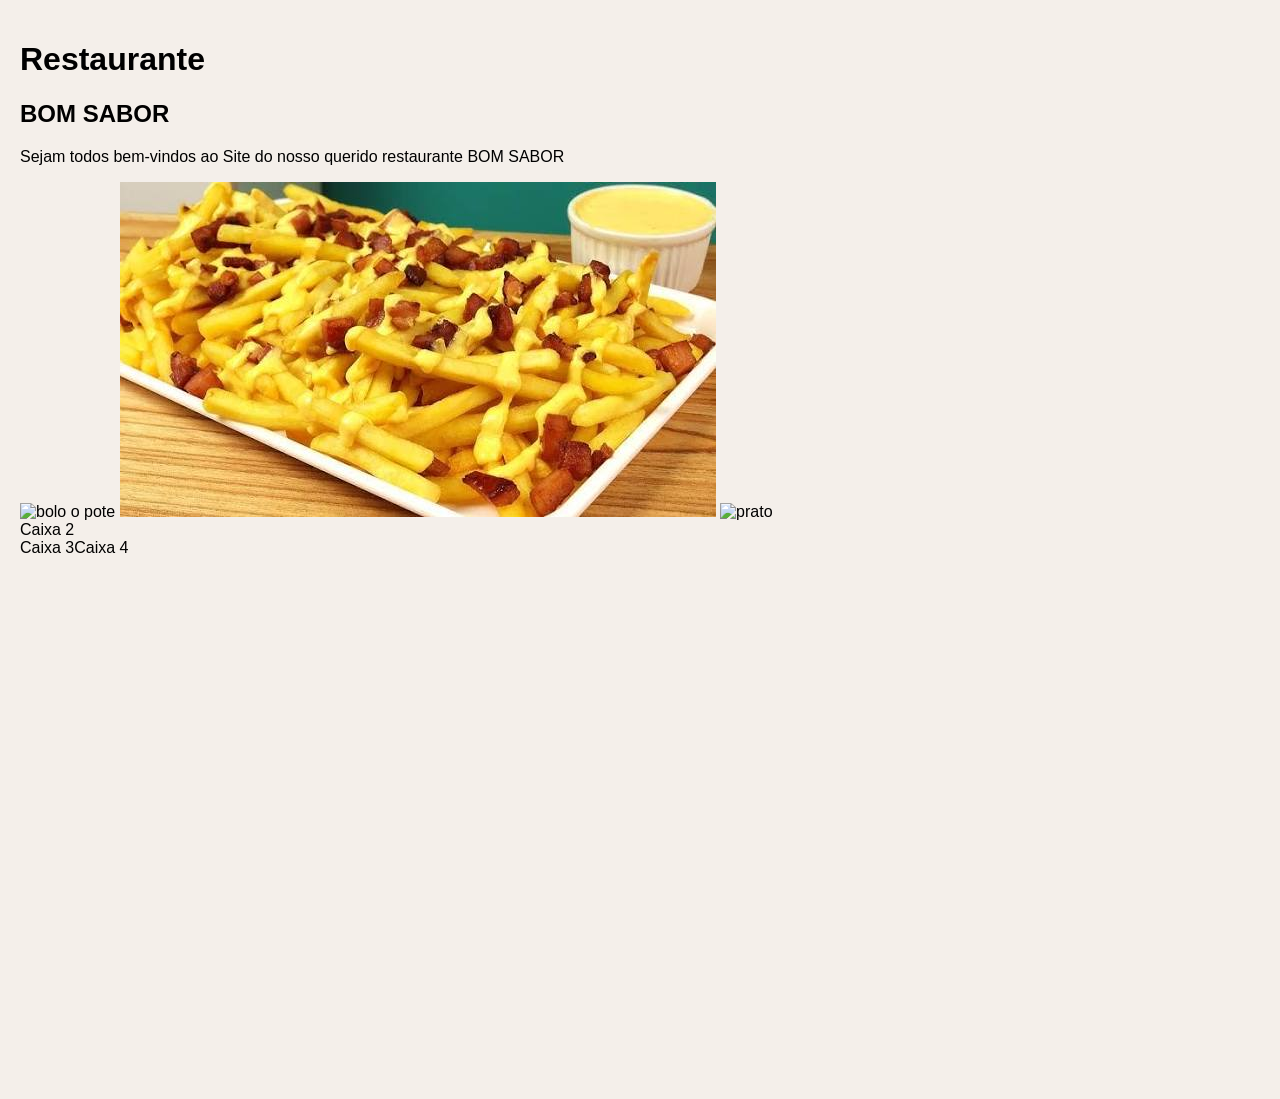
==== index.html @ 1061f23d "Novo site" ====
<!DOCTYPE html>
<html lang="en">
<head>
    <meta charset="UTF-8">
    <meta name="viewport" content="width=device-width, initial-scale=1.0">
    <title>Document</title>
    <link rel="stylesheet" href="style.css">
    <link rel="preconnect" href="https://fonts.googleapis.com">
<link rel="preconnect" href="https://fonts.gstatic.com" crossorigin>
<link href="https://fonts.googleapis.com/css2?family=Black+Ops+One&family=Noto+Sans+JP:wght@100..900&display=swap" rel="stylesheet">
</head>
<body>
    <h1 class="black-ops-one-regular">Restaurante</h1>
    <h2 class="black-ops-one-regular">BOM SABOR</h2>
    <p>Sejam todos bem-vindos ao Site do nosso querido restaurante BOM SABOR</p>
    <img src="https://www.google.com/imgres?q=bolo%20no%20pote&imgurl=https%3A%2F%2Fblogger.googleusercontent.com%2Fimg%2Fb%2FR29vZ2xl%2FAVvXsEiqS4EbhiRWPpik9K0oT7EvL1Z0qlbRMAzk2Rq9ydGTsM1ze_kgBXk3Go7sqb5O2g0AEsjx8o4VDSkhFN7jkn42khiNErDSlsnt-IC-LmHhqplB8hTWYXD3rOmf4fT1Qs6_5K4LnCg69pVtUgIL0YLdfFowLQcCDrZx9nVlNl9Iws2khcKY1BF5Zv_P%2Fs1500%2Fbolo-de-pote-0.jpg&imgrefurl=https%3A%2F%2Fwww.amandocozinhar.com%2F2017%2F01%2F7-novas-receitas-de-bolo-no-pote-para.html&docid=oSu4JzQotvya2M&tbnid=mqfH4y9XpMfX1M&vet=12ahUKEwiW9Orxg66WAxXhBLkGHdaMGVgQnPAOegUIugIQAA..i&w=1500&h=998&hcb=2&ved=2ahUKEwiW9Orxg66WAxXhBLkGHdaMGVgQnPAOegUIugIQAA" alt="bolo o pote">
    <img src="images.jpg" alt="prato de fritas">
    <img src="https://www.google.com/imgres?q=prato%20feito&imgurl=https%3A%2F%2Firp.cdn-website.com%2F33406c6e%2Fdms3rep%2Fmulti%2Fopt%2Fprato%2Bfeito-640w.jpg&imgrefurl=https%3A%2F%2Fblog.praticabr.com%2Fprato-feito-a-refeicao-completa-para-o-seu-dia&docid=1G68ivtTIp2wKM&tbnid=YPJPVAt4i2yusM&vet=12ahUKEwjWoraWhK6WAxWMKLkGHdJABdMQnPAOegUIoQIQAA..i&w=640&h=432&hcb=2&ved=2ahUKEwjWoraWhK6WAxWMKLkGHdJABdMQnPAOegUIoQIQAA" alt="prato">
    <div>Caixa 2</div>
    <span>Caixa 3</span><span>Caixa 4</span>
    <br><br><br><br><br><br><br><br><br><br><br><br><br><br><br><br><br><br><br><br><br><br><br><br><br><br><br><br><br><br>
</body>
</html>
---- style.css ----
.cabecalho {
    background-color: #FCFAF5; /* Fundo creme do menu */
    display: flex; /* Coloca logo de um lado e menu do outro */
    justify-content: space-between; /* Espalha as coisas para as pontas */
    align-items: center; /* Alinha tudo no centro verticalmente */
    padding: 15px 40px; 
    box-shadow: 0 2px 5px rgba(0,0,0,0.05); /* Sombrinha leve embaixo do menu */
    margin-bottom: 40px; /* Espaço entre o menu e as fotos dos pratos */
    margin-top: -20px; /* Puxa o menu para colar no topo, compensando o padding do body */
    margin-left: -20px;
    margin-right: -20px;
}

/* Arrumando o tamanho da Logo */
.cabecalho img {
    width: 100px; /* Diminui a imagem da logo. Você pode aumentar ou diminuir esse número! */
    height: auto;
}

/* Arrumando os Links */
.menu a {
    text-decoration: none; /* Tira o sublinhado roxo padrão */
    color: #3E2723; /* Cor dos links */
    margin-left: 25px; /* Espaçamento entre os links */
    font-weight: bold;
}

/* Efeito ao passar o mouse */
.menu a:hover {
    color: #C05333;
}

/* Botão de Delivery com destaque */
.btn-delivery {
    background-color: #C05333; 
    color: white !important; 
    padding: 8px 15px;
    border-radius: 20px; 
}

/* Configuraçãêo básica para a página toda usar a fonte que voce importou */
body {
    font-family: "IBM Plex Sans", sans-serif;
    background-color: #F4EFEA; /* Bege suave pro fundo */
    margin: 0;
    padding: 20px;
}

/* 1. O SEGREDO PARA FICAR LADO A LADO */
.pratos {
    display: flex; /* Coloca os itens em linha reta */
    justify-content: center; /* Centraliza no meio da tela */
    gap: 30px; /* Espaço entre os pratos */
    flex-wrap: wrap; /* Se a tela for pequena, joga pra linha de baixo */
}

/* 2. O ESTILO DE CADA CARTÃO DE PRATO */
.prato {
    background-color: #FFFFFF; /* Fundo branco pro cartão */
    text-align: center; /* Centraliza o texto */
    padding: 15px;
    border-radius: 10px; /* Deixa as pontas arredondadas */
    box-shadow: 0 4px 8px rgba(0,0,0,0.1); /* Dá uma sombra bem leve */
    width: 250px; /* Largura padrão do cartão */
}

/* 3. PADRONIZANDO AS FOTOS */
.prato img {
    width: 100%; /* Faz a foto ocupar toda a largura do cartão */
    height: 200px; /* Altura padrão para todas as fotos */
    object-fit: cover; /* Corta a foto sem espremer ou deformar */
    border-radius: 8px; /* Arredonda as pontas da foto também */
}

/* 4. DESTAQUE NO PREÇO */
.prato p {
    color: #C05333; /* Cor terracota para o preço */
    font-weight: bold;
    font-size: 18px;
}
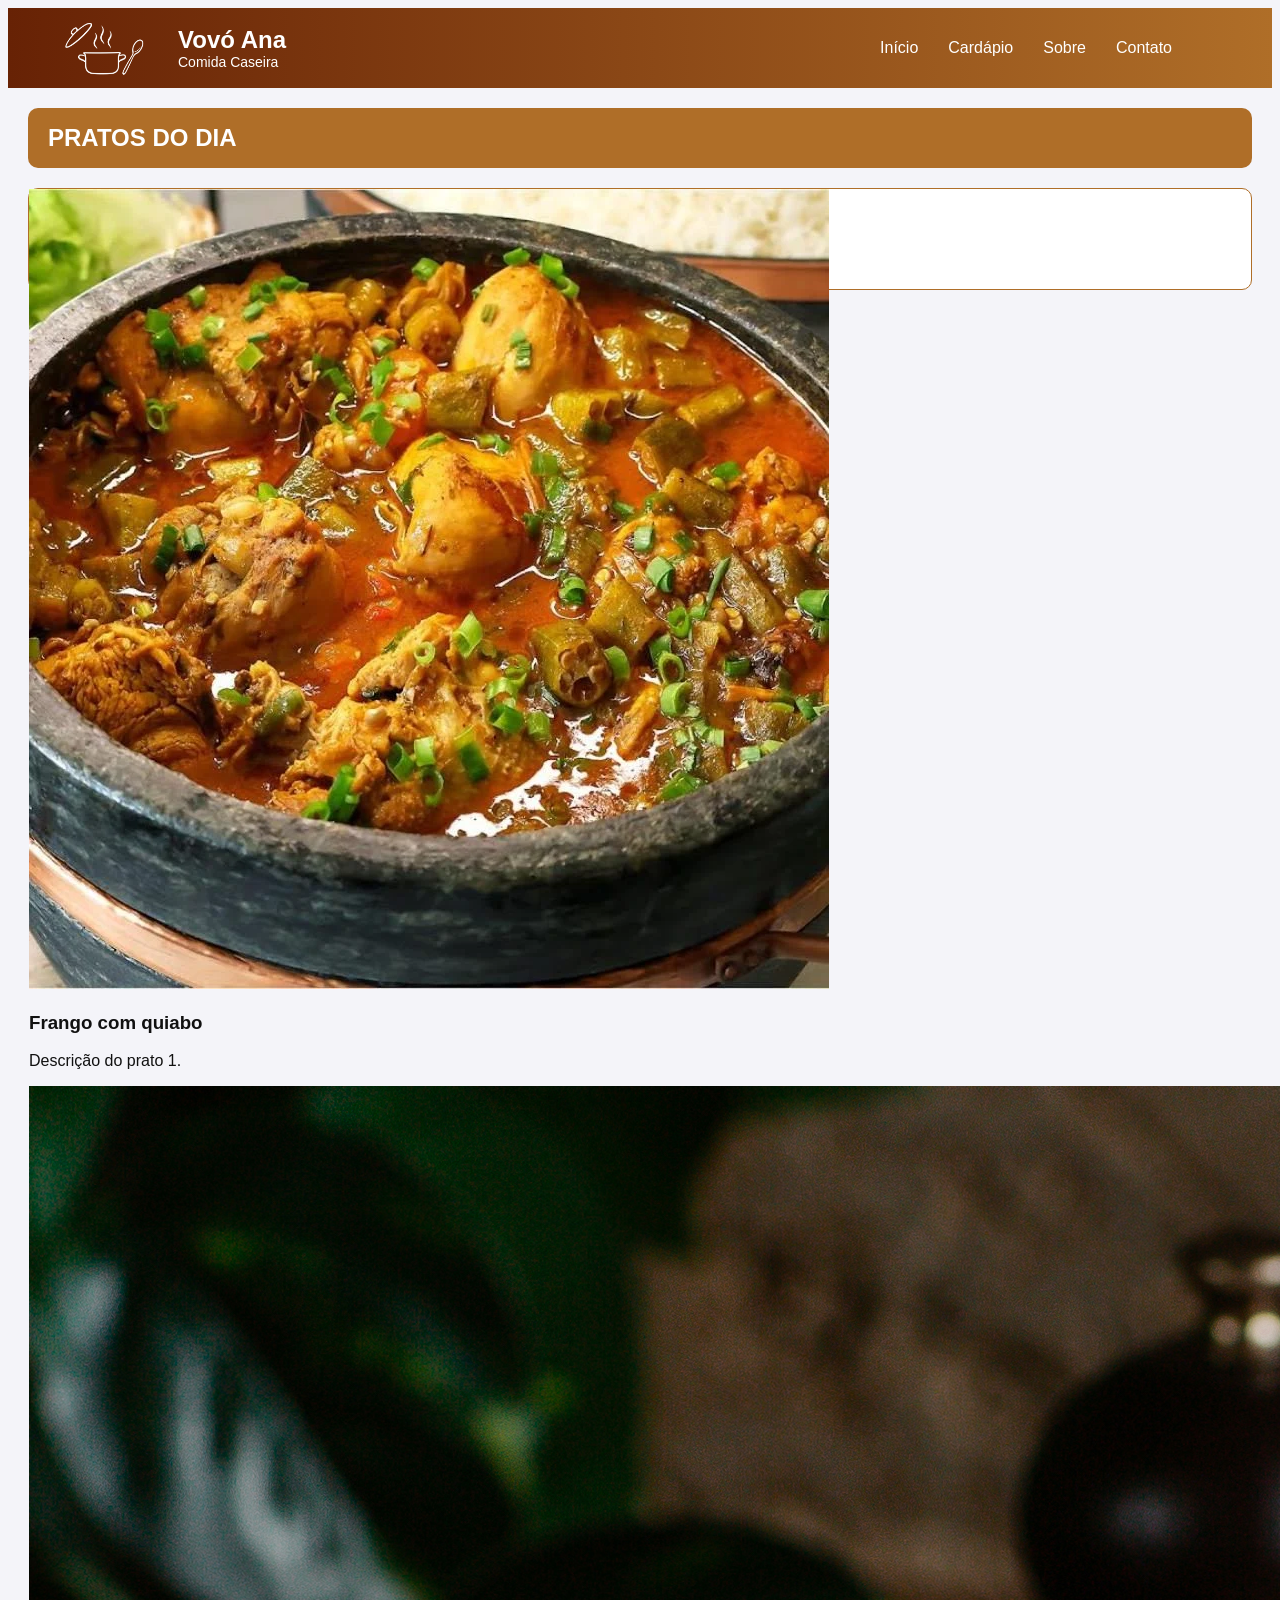
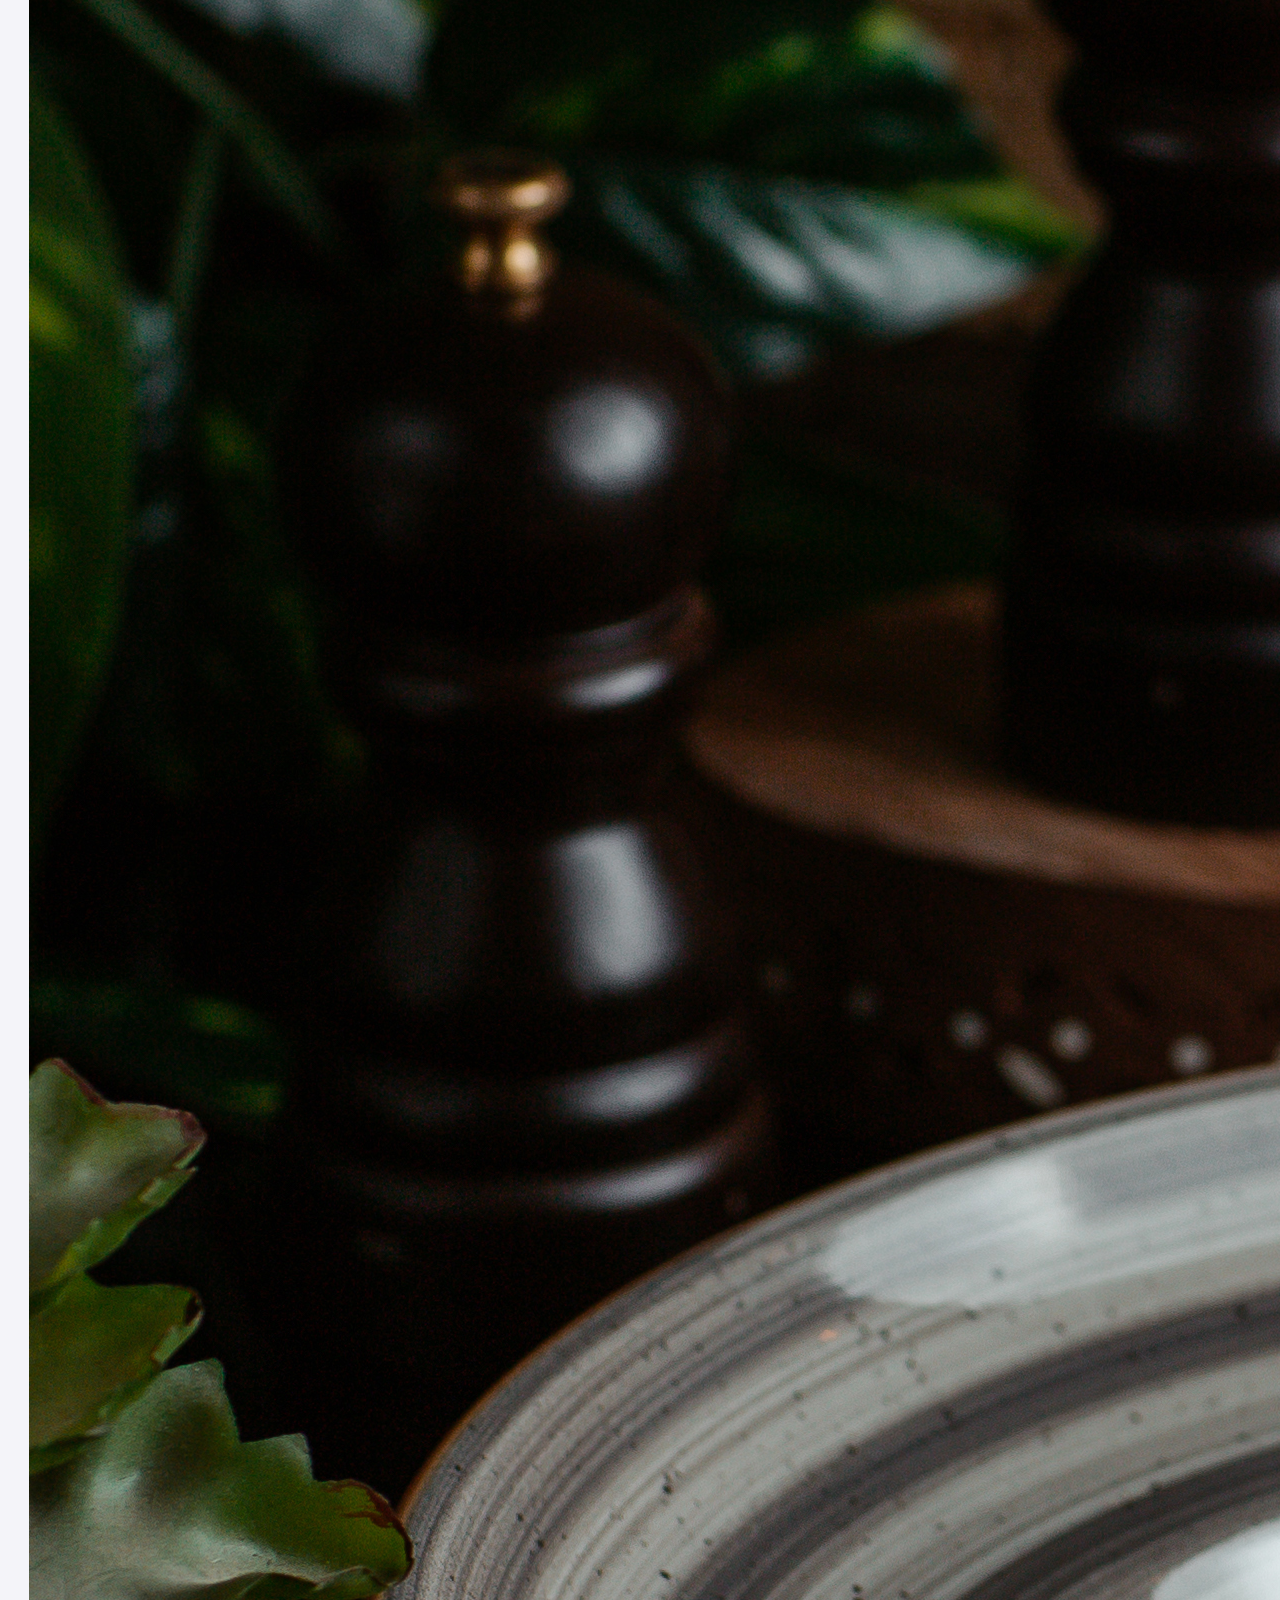
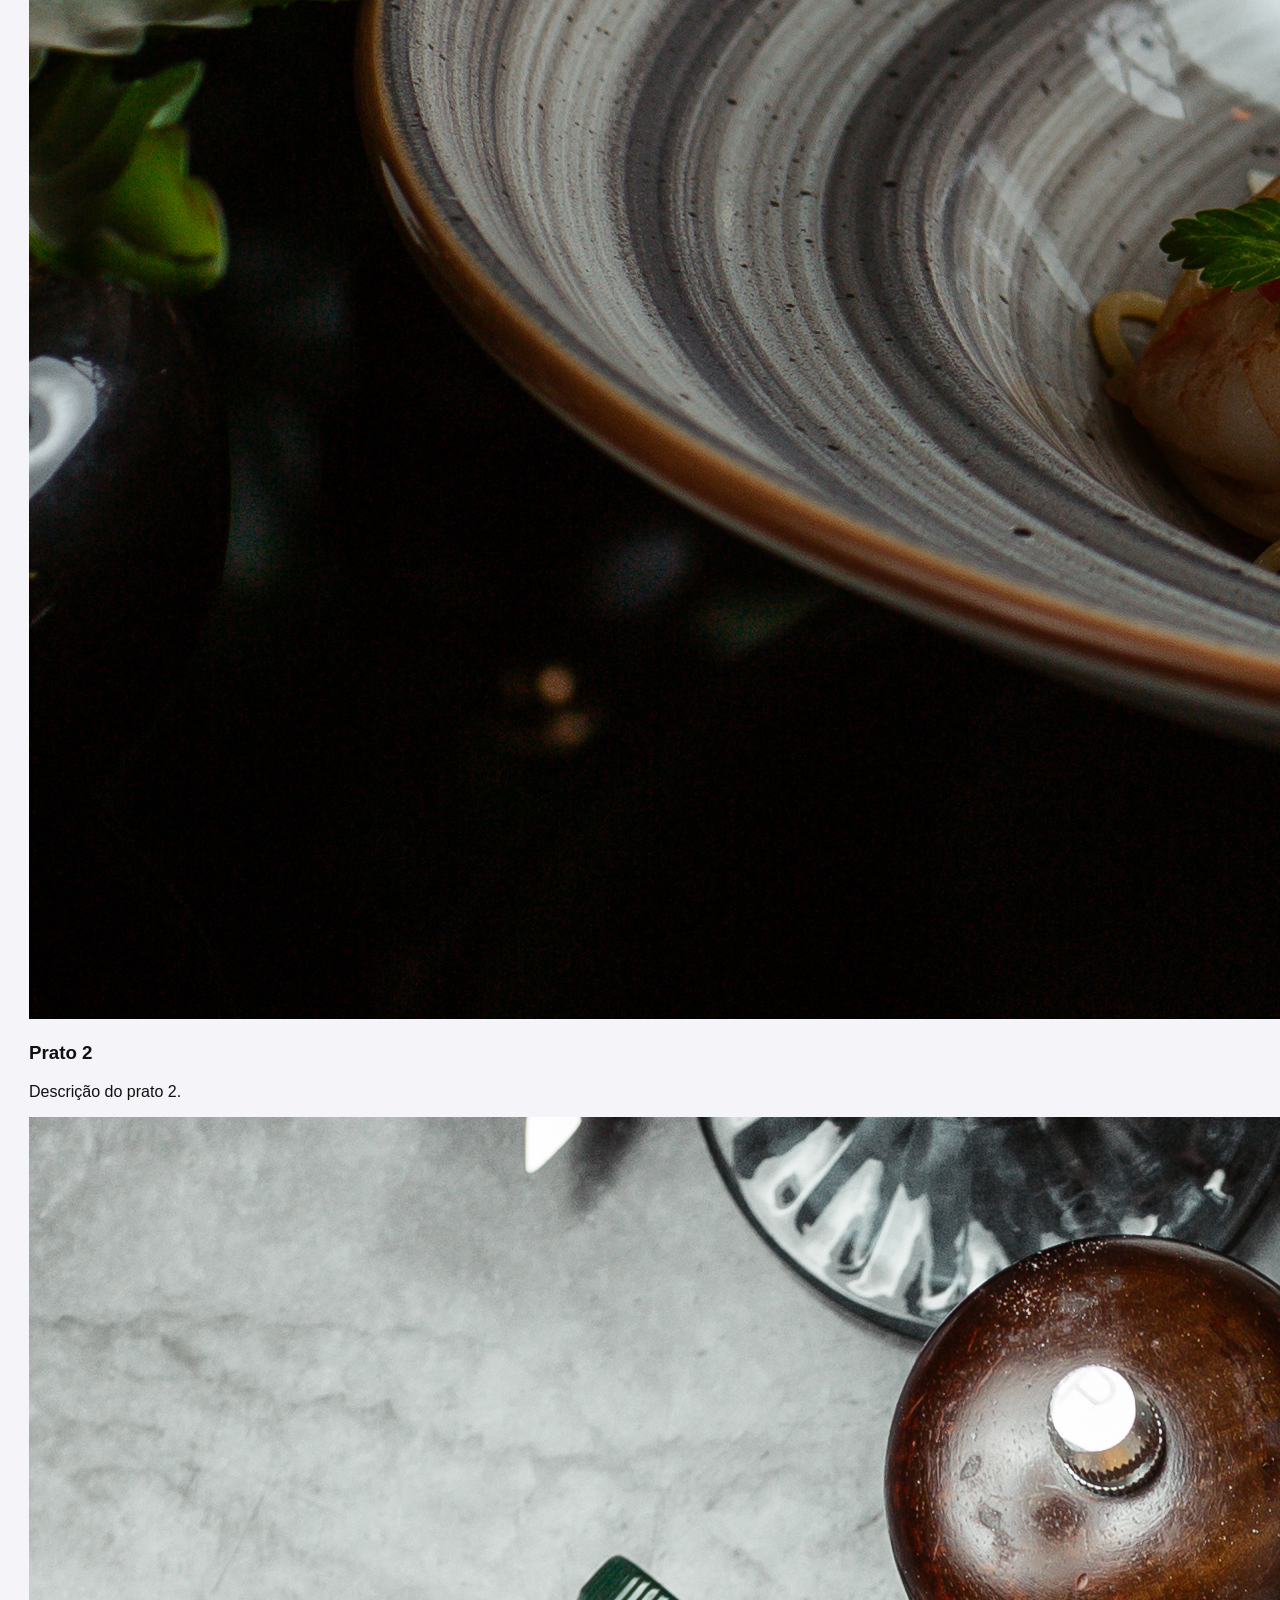
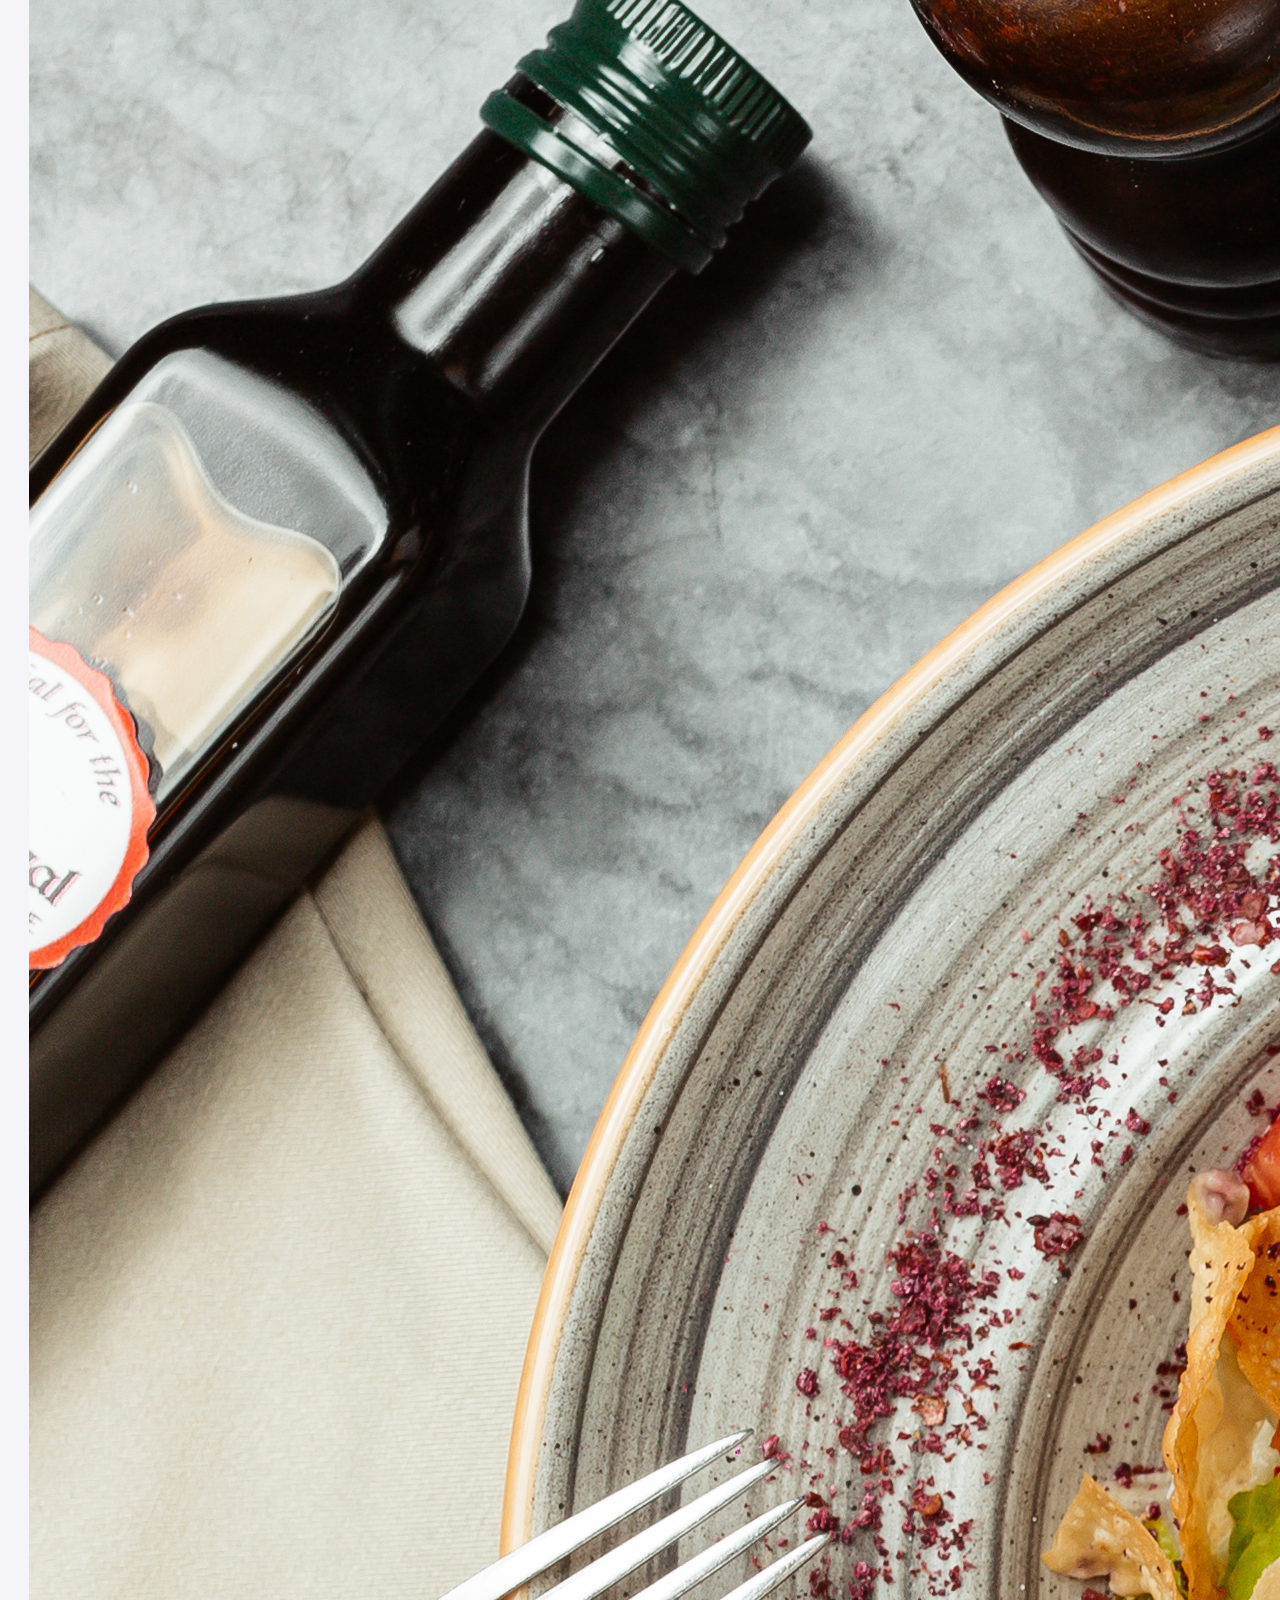
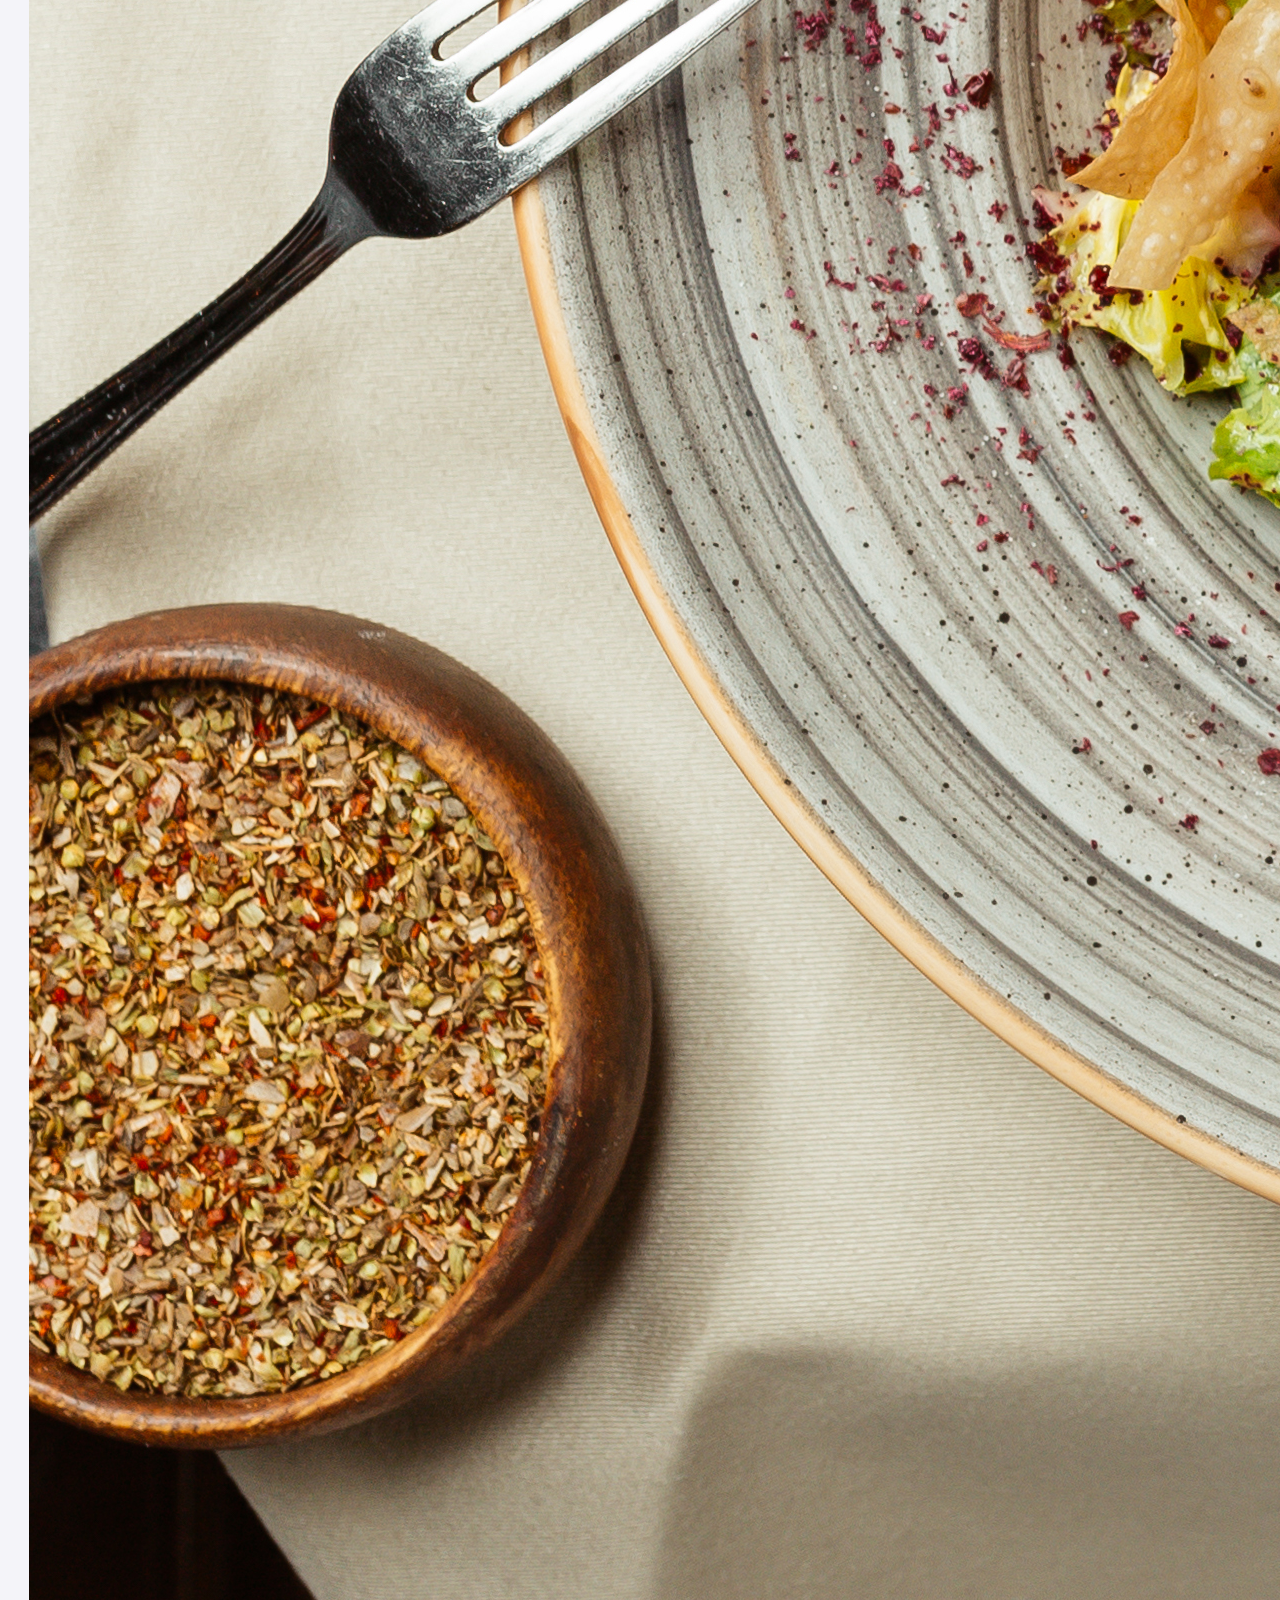
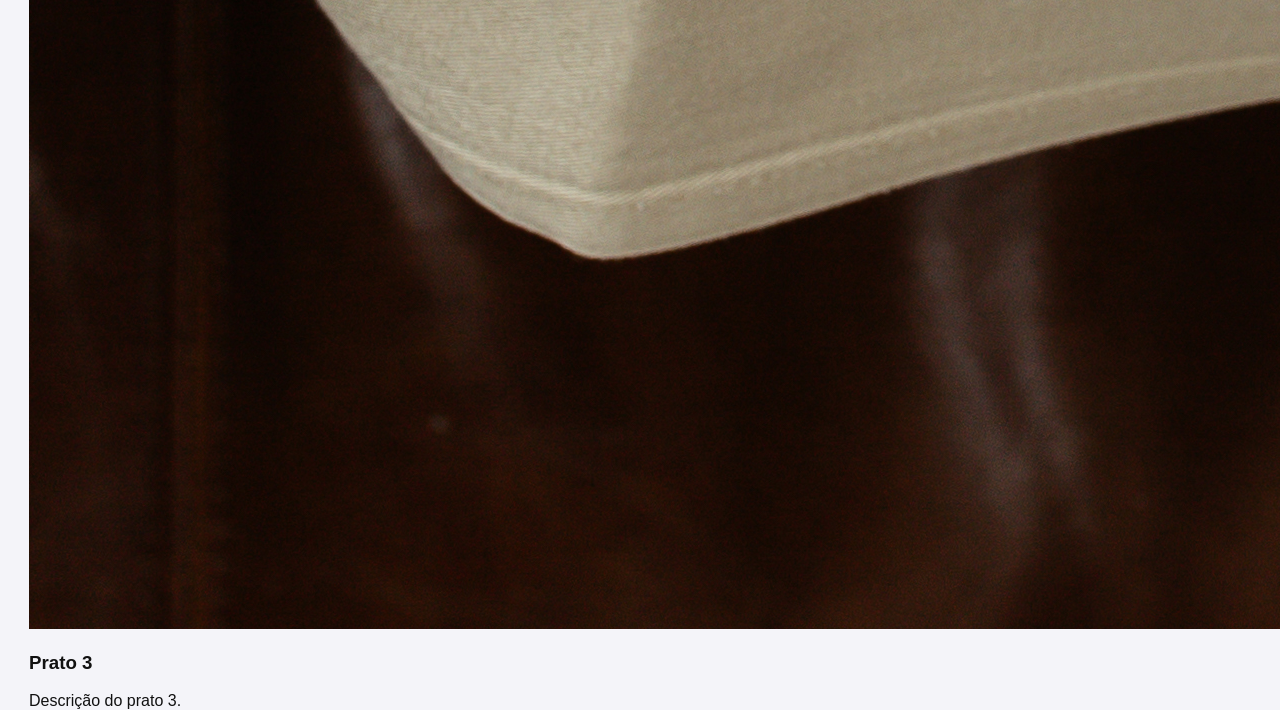
==== commit f59a3528: "nova versao" ====
--- a/index.html
+++ b/index.html
@@ -1,23 +1,62 @@
 <!DOCTYPE html>
 <html lang="en">
+
 <head>
     <meta charset="UTF-8">
     <meta name="viewport" content="width=device-width, initial-scale=1.0">
-    <title>Document</title>
-    <link rel="stylesheet" href="style.css">
-    <link rel="preconnect" href="https://fonts.googleapis.com">
-<link rel="preconnect" href="https://fonts.gstatic.com" crossorigin>
-<link href="https://fonts.googleapis.com/css2?family=Black+Ops+One&family=Noto+Sans+JP:wght@100..900&display=swap" rel="stylesheet">
+    <link rel="icon" type="image/png" href="./assets/img/logo_VovoAna_favicon.png">
+    <title>Vovó Ana - Restaurante</title>
+
+    <link rel="stylesheet" href="index.css">
 </head>
+
 <body>
-    <h1 class="black-ops-one-regular">Restaurante</h1>
-    <h2 class="black-ops-one-regular">BOM SABOR</h2>
-    <p>Sejam todos bem-vindos ao Site do nosso querido restaurante BOM SABOR</p>
-    <img src="https://www.google.com/imgres?q=bolo%20no%20pote&imgurl=https%3A%2F%2Fblogger.googleusercontent.com%2Fimg%2Fb%2FR29vZ2xl%2FAVvXsEiqS4EbhiRWPpik9K0oT7EvL1Z0qlbRMAzk2Rq9ydGTsM1ze_kgBXk3Go7sqb5O2g0AEsjx8o4VDSkhFN7jkn42khiNErDSlsnt-IC-LmHhqplB8hTWYXD3rOmf4fT1Qs6_5K4LnCg69pVtUgIL0YLdfFowLQcCDrZx9nVlNl9Iws2khcKY1BF5Zv_P%2Fs1500%2Fbolo-de-pote-0.jpg&imgrefurl=https%3A%2F%2Fwww.amandocozinhar.com%2F2017%2F01%2F7-novas-receitas-de-bolo-no-pote-para.html&docid=oSu4JzQotvya2M&tbnid=mqfH4y9XpMfX1M&vet=12ahUKEwiW9Orxg66WAxXhBLkGHdaMGVgQnPAOegUIugIQAA..i&w=1500&h=998&hcb=2&ved=2ahUKEwiW9Orxg66WAxXhBLkGHdaMGVgQnPAOegUIugIQAA" alt="bolo o pote">
-    <img src="images.jpg" alt="prato de fritas">
-    <img src="https://www.google.com/imgres?q=prato%20feito&imgurl=https%3A%2F%2Firp.cdn-website.com%2F33406c6e%2Fdms3rep%2Fmulti%2Fopt%2Fprato%2Bfeito-640w.jpg&imgrefurl=https%3A%2F%2Fblog.praticabr.com%2Fprato-feito-a-refeicao-completa-para-o-seu-dia&docid=1G68ivtTIp2wKM&tbnid=YPJPVAt4i2yusM&vet=12ahUKEwjWoraWhK6WAxWMKLkGHdJABdMQnPAOegUIoQIQAA..i&w=640&h=432&hcb=2&ved=2ahUKEwjWoraWhK6WAxWMKLkGHdJABdMQnPAOegUIoQIQAA" alt="prato">
-    <div>Caixa 2</div>
-    <span>Caixa 3</span><span>Caixa 4</span>
-    <br><br><br><br><br><br><br><br><br><br><br><br><br><br><br><br><br><br><br><br><br><br><br><br><br><br><br><br><br><br>
+    <!-- CABEÇALHO -->
+    <header>
+        <!-- LOGO -->
+        <div class="logo">
+            <img src="./assets/img/logo_VovoAna_site.png" alt="Logo do site Vovó Ana">
+
+            <div class="logo-text">
+                <h2>Vovó Ana</h2>
+                <p>Comida Caseira</p>
+            </div>
+        </div>
+        <!-- NAVEGAÇÃO -->
+        <nav>
+            <ul>
+                <li><a href="#home">Início</a></li>
+                <li><a href="#cardapio">Cardápio</a></li>
+                <li><a href="#sobre">Sobre</a></li>
+                <li><a href="#contato">Contato</a></li>
+            </ul>
+        </nav>
+    </header>
+
+    <!--PRINCIPAIS PRATOS-->
+    <div class="aba_pratos_do_dia">
+        <div class="titulo">
+            <h2>PRATOS DO DIA</h2>
+        </div>
+    </div>
+    <div class="pratos_do_dia">
+        <div class="card">
+            <img src="./assets/img/frango-com-quiabo.png" alt="Prato 1">
+            <h3>Frango com quiabo</h3>
+            <p>Descrição do prato 1.</p>
+        </div>
+        <div class="card">
+            <img src="prato2.jpg" alt="Prato 2">
+            <h3>Prato 2</h3>
+            <p>Descrição do prato 2.</p>
+        </div>
+        <div class="card">
+            <img src="prato3.jpg" alt="Prato 3">
+            <h3>Prato 3</h3>
+            <p>Descrição do prato 3.</p>
+        </div>
+    </div>
+    
 </body>
-</html>
+
+</html>
--- a/index.css
+++ b/index.css
@@ -0,0 +1,110 @@
+body {
+    font-family: Arial, sans-serif;
+    background-color: #f4f4f9;
+    color: #111111;
+}
+
+
+/* ==== CABEÇALHO ==== */
+header {
+    background: linear-gradient(to right, #672205, #AF6E28);
+    height: 80px;
+    width: 100%;
+    align-items: center;
+    display: flex;
+    justify-content: space-between;
+}
+
+
+/* ==== LOGO ==== */
+.logo {
+    height: 80px;
+    width: 300px;
+    /* Deixa os itens lado a lado */
+    display: flex;
+    /* Centraliza o texto verticalmente com a imagem */
+    align-items: center;
+    /* Cria um espaço de 15 pixels entre a imagem e o texto */
+    gap: 10px;
+}
+.logo img {
+    height: 70px;
+    width: 90px;
+    margin-left: 50px;
+    margin-right: 20px;
+}
+.logo .logo-text {
+    justify-content: center;
+    color: #ffffff;
+    white-space: nowrap;
+    align-items: center;
+
+}
+.logo h2 {
+    font-size: 24px;
+    margin: 0;
+}
+.logo p {
+    font-size: 14px;
+    margin: 0;
+}
+
+/* ==== NAVEGAÇÃO ==== */
+nav {
+    margin-right: 100px;
+}
+
+nav ul {
+    display: flex;
+    list-style: none;
+    gap: 30px;
+}
+
+nav a {
+    color: #ffffff;
+    /* Remove as bolinhas */
+    list-style: none;
+    /* Distância entre os links */
+    gap: 20px;
+    /* Remove o sublinhado azul padrão */
+    text-decoration: none;
+    display: flex;
+}
+
+
+/* APRESENTAÇÃO */
+
+
+
+
+/* PRATOS PRINCIPAIS */
+.aba_pratos_do_dia {
+    background-color: #AF6E28;
+    height: 60px;;
+    border-radius: 10px;
+    margin: 20px;
+
+    text-align: left;
+}
+
+.titulo h2 {
+    color: #ffffff;
+    font-size: 24px;
+    display: flex;
+    /* Alinha na horizontal */
+    justify-content: left;
+    margin-left: 20px;
+    align-items: center;
+    /* Alinha na vertical */
+    height: 60px;
+    width: 250px;
+}
+
+.pratos_do_dia {
+    background-color: #ffffff;
+    border-radius: 10px;
+    border: 1px solid #AF6E28;
+    margin: 20px;
+    height: 100px;
+}
+
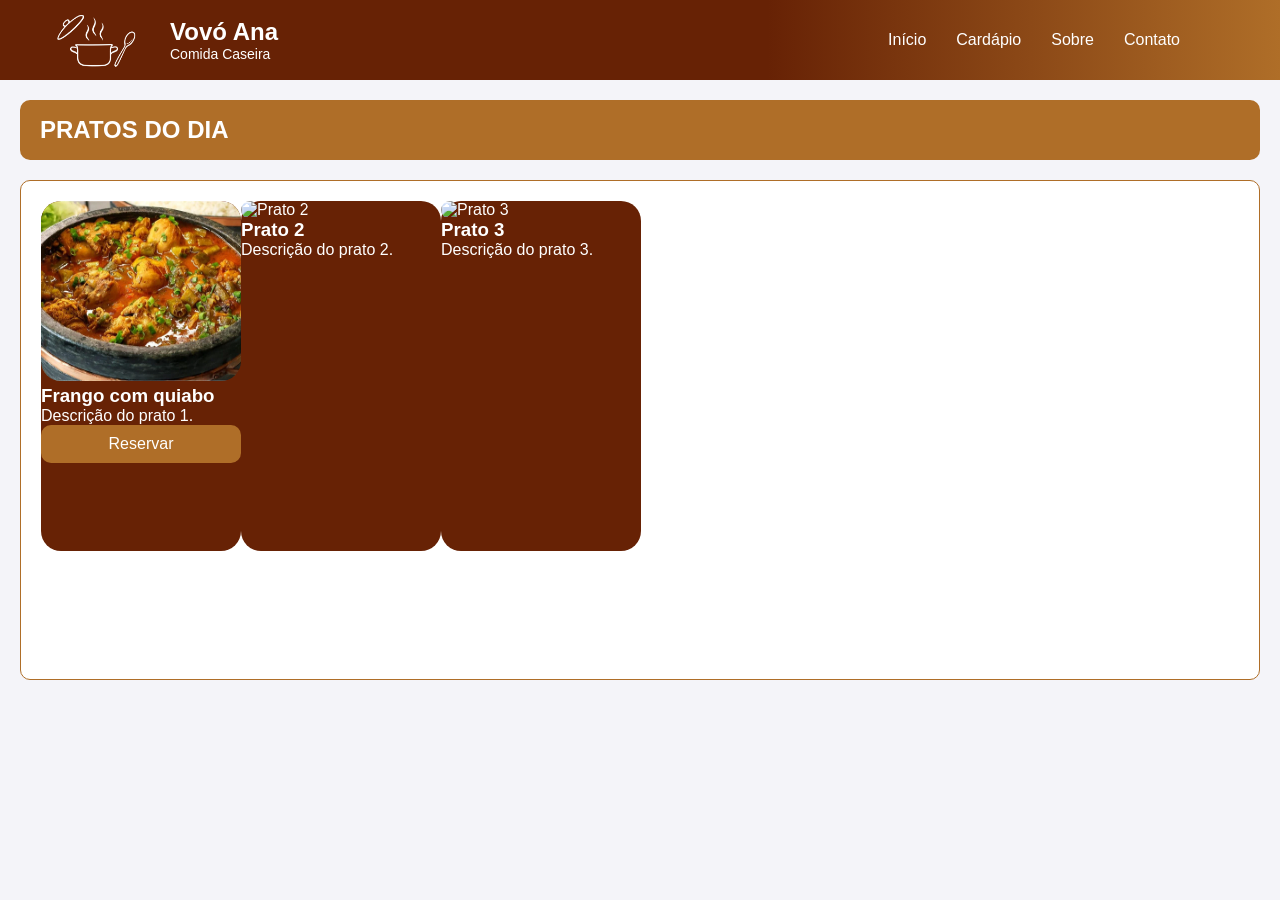
==== commit 47a8356f: "versao feita em sala" ====
--- a/index.html
+++ b/index.html
@@ -44,14 +44,15 @@
             <img src="./assets/img/frango-com-quiabo.png" alt="Prato 1">
             <h3>Frango com quiabo</h3>
             <p>Descrição do prato 1.</p>
+            <div class="botao">Reservar</div>
         </div>
         <div class="card">
-            <img src="prato2.jpg" alt="Prato 2">
+            <img src="" alt="Prato 2">
             <h3>Prato 2</h3>
             <p>Descrição do prato 2.</p>
         </div>
         <div class="card">
-            <img src="prato3.jpg" alt="Prato 3">
+            <img src="" alt="Prato 3">
             <h3>Prato 3</h3>
             <p>Descrição do prato 3.</p>
         </div>
--- a/index.css
+++ b/index.css
@@ -1,3 +1,9 @@
+*{
+    margin: 0;
+    padding: 0;
+    box-sizing: border-box;
+}
+
 body {
     font-family: Arial, sans-serif;
     background-color: #f4f4f9;
@@ -7,7 +13,7 @@
 
 /* ==== CABEÇALHO ==== */
 header {
-    background: linear-gradient(to right, #672205, #AF6E28);
+    background: linear-gradient(to right, #672205 60%, #AF6E28);
     height: 80px;
     width: 100%;
     align-items: center;
@@ -105,6 +111,32 @@
     border-radius: 10px;
     border: 1px solid #AF6E28;
     margin: 20px;
-    height: 100px;
+    height: 500px;
+    display: flex;
+    padding: 20px;
 }
 
+.pratos_do_dia .card{
+    height: 350px;
+    width: 200px;
+    background-color: #672205;
+    color: white;
+    border-radius: 20px;
+    justify-content: center;
+    align-items: center;
+}
+.pratos_do_dia img{
+    height: 180px;
+    width: 200px;
+    border-radius: 20px;
+}
+.pratos_do_dia .botao{
+    height: 38px;
+    padding: 10px 20px;
+    border-radius: 10px;
+    background-color: #AF6E28;
+    color: #ffffff;
+    text-align: center;
+    
+
+}
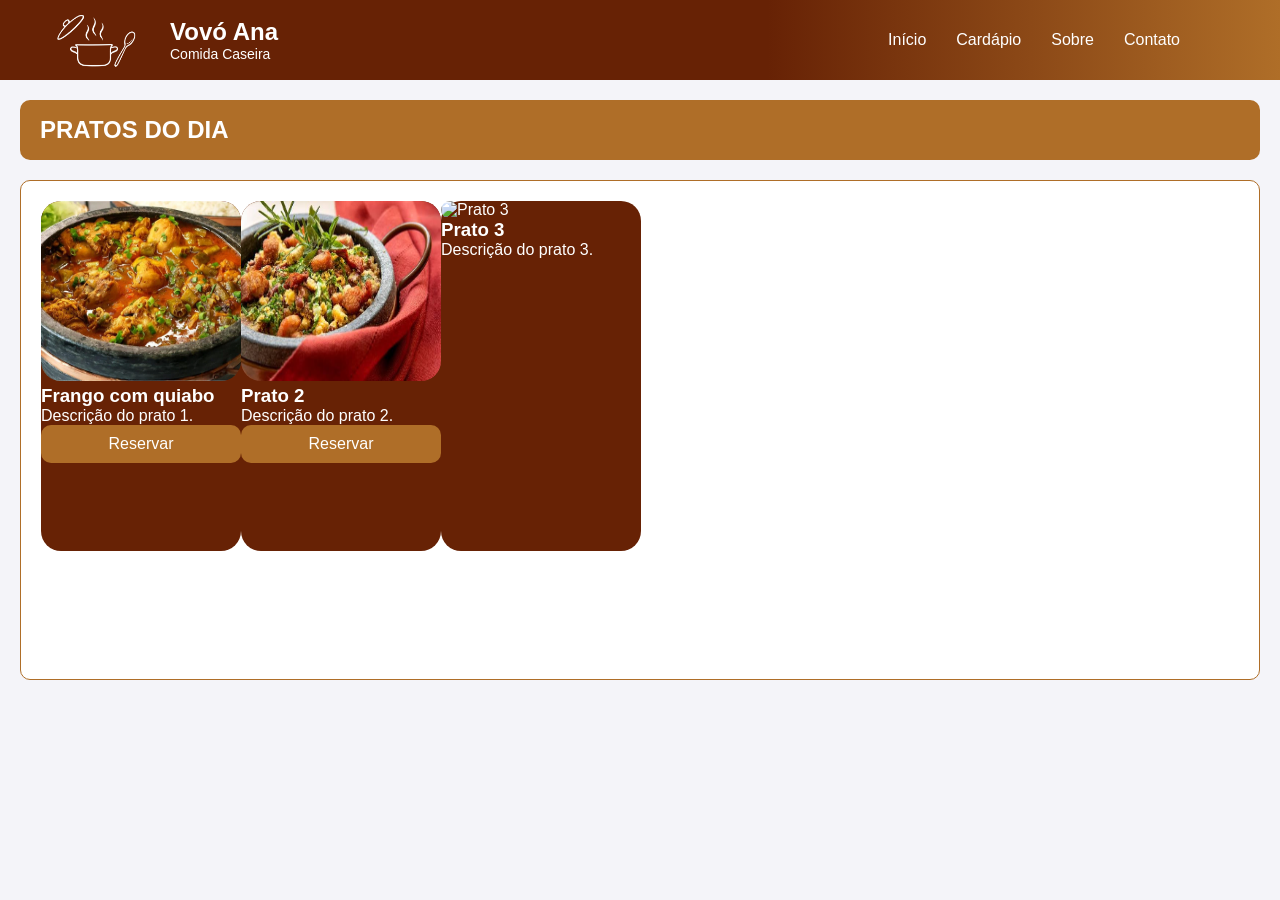
==== commit 7c5e3c63: "versao atualizada (inserção de imagens e cards)" ====
--- a/index.html
+++ b/index.html
@@ -47,9 +47,10 @@
             <div class="botao">Reservar</div>
         </div>
         <div class="card">
-            <img src="" alt="Prato 2">
+            <img src="./assets/img/tropeiro.png" alt="Prato 2">
             <h3>Prato 2</h3>
             <p>Descrição do prato 2.</p>
+            <div class="botao">Reservar</div>
         </div>
         <div class="card">
             <img src="" alt="Prato 3">
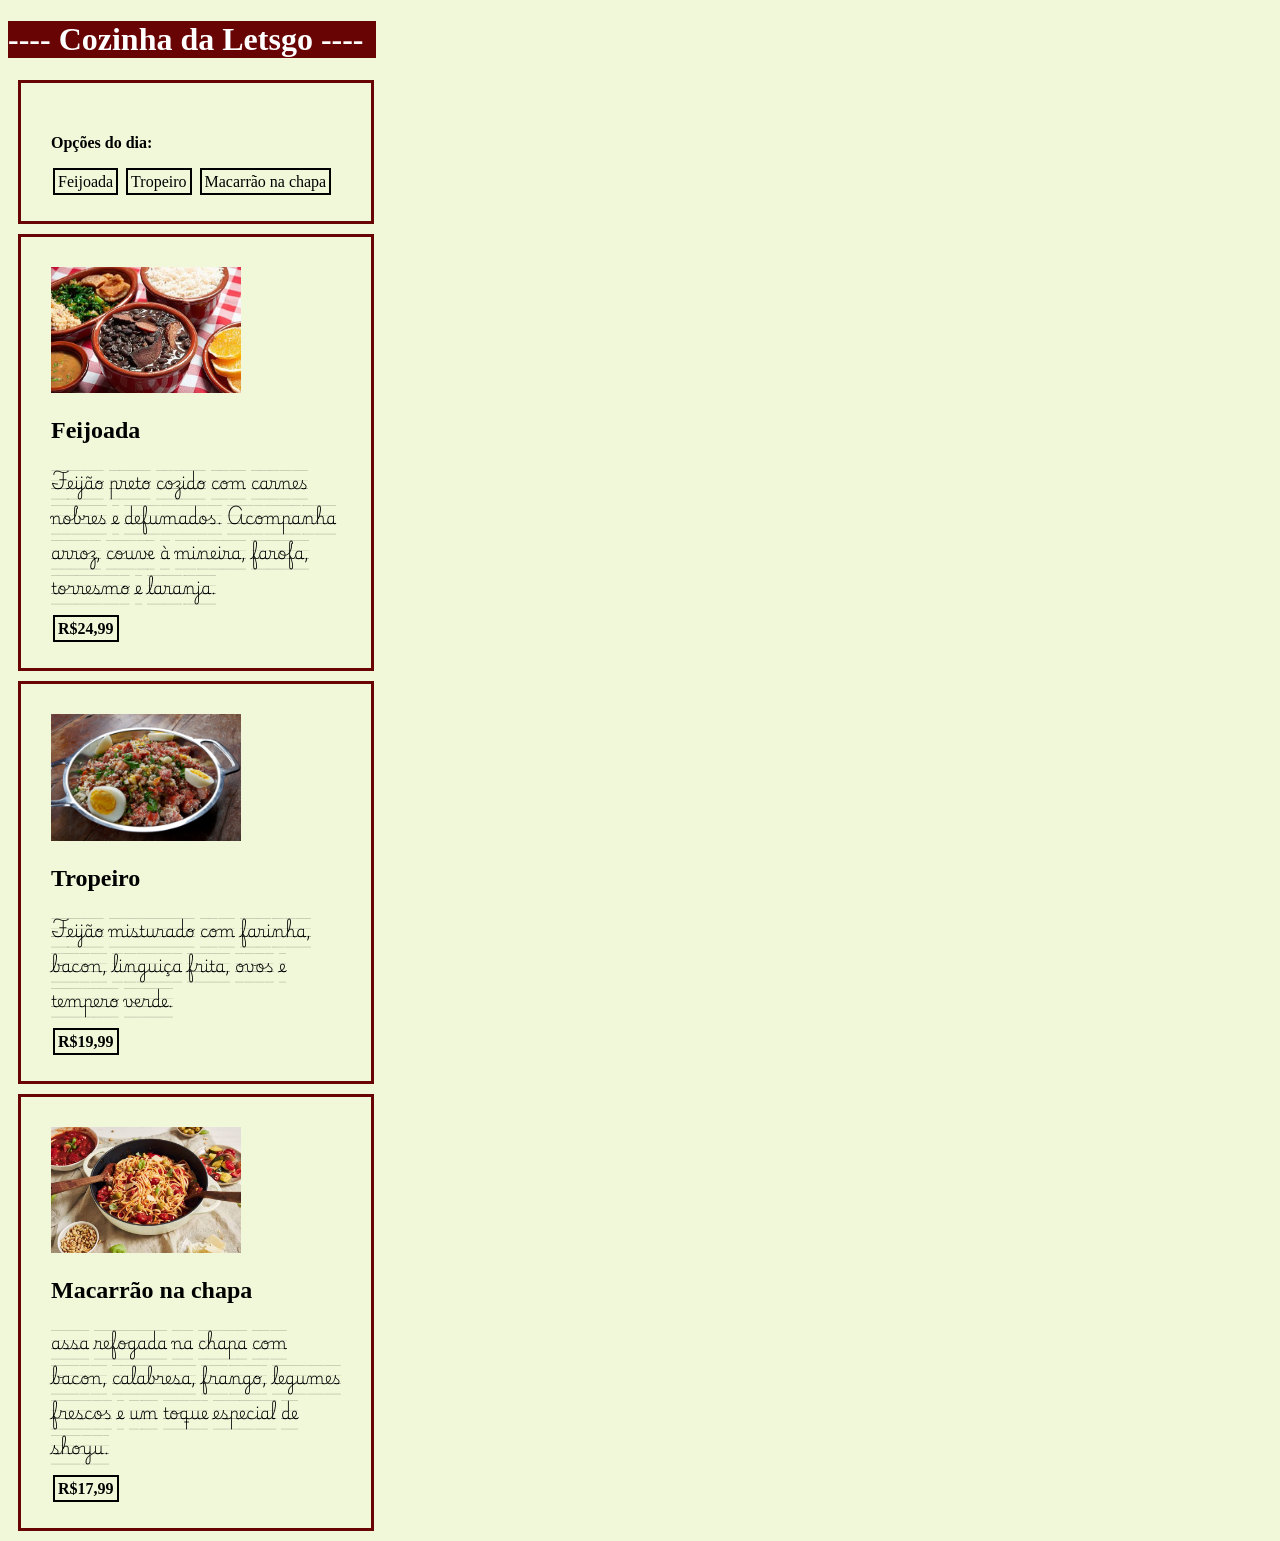
==== commit 7fda3cad: "Versao 1" ====
--- a/index.html
+++ b/index.html
@@ -1,64 +1,39 @@
 <!DOCTYPE html>
 <html lang="en">
-
 <head>
     <meta charset="UTF-8">
     <meta name="viewport" content="width=device-width, initial-scale=1.0">
-    <link rel="icon" type="image/png" href="./assets/img/logo_VovoAna_favicon.png">
-    <title>Vovó Ana - Restaurante</title>
-
-    <link rel="stylesheet" href="index.css">
+    <title>Cárdapio Cozinha Letsgo</title>
+    <link rel="stylesheet" href="style.css">
+    <link rel="preconnect" href="https://fonts.googleapis.com">
+<link rel="preconnect" href="https://fonts.gstatic.com" crossorigin>
+<link href="https://fonts.googleapis.com/css2?family=Playwrite+BR+Guides&display=swap" rel="stylesheet">
 </head>
-
 <body>
-    <!-- CABEÇALHO -->
-    <header>
-        <!-- LOGO -->
-        <div class="logo">
-            <img src="./assets/img/logo_VovoAna_site.png" alt="Logo do site Vovó Ana">
-
-            <div class="logo-text">
-                <h2>Vovó Ana</h2>
-                <p>Comida Caseira</p>
-            </div>
-        </div>
-        <!-- NAVEGAÇÃO -->
-        <nav>
-            <ul>
-                <li><a href="#home">Início</a></li>
-                <li><a href="#cardapio">Cardápio</a></li>
-                <li><a href="#sobre">Sobre</a></li>
-                <li><a href="#contato">Contato</a></li>
-            </ul>
-        </nav>
-    </header>
-
-    <!--PRINCIPAIS PRATOS-->
-    <div class="aba_pratos_do_dia">
-        <div class="titulo">
-            <h2>PRATOS DO DIA</h2>
-        </div>
+    <h1>---- Cozinha da Letsgo ----</h1>
+    <div>
+        <h4>Opções do dia:</h4>
+        <span>Feijoada</span>
+        <span>Tropeiro</span>
+        <span>Macarrão na chapa</span>
     </div>
-    <div class="pratos_do_dia">
-        <div class="card">
-            <img src="./assets/img/frango-com-quiabo.png" alt="Prato 1">
-            <h3>Frango com quiabo</h3>
-            <p>Descrição do prato 1.</p>
-            <div class="botao">Reservar</div>
-        </div>
-        <div class="card">
-            <img src="./assets/img/tropeiro.png" alt="Prato 2">
-            <h3>Prato 2</h3>
-            <p>Descrição do prato 2.</p>
-            <div class="botao">Reservar</div>
-        </div>
-        <div class="card">
-            <img src="" alt="Prato 3">
-            <h3>Prato 3</h3>
-            <p>Descrição do prato 3.</p>
-        </div>
+    <div>
+        <img src="feijoada.jpg" alt="imagem ilustração feijoada" width="190px">
+        <h2>Feijoada</h2>
+        <p>Feijão preto cozido com carnes nobres e defumados. Acompanha arroz, couve à mineira, farofa, torresmo e laranja.</p>
+        <span><b>R$24,99</b></span>
     </div>
-    
+    <div>
+        <img src="tropeiro.jpg" alt="imagem ilustração tropeiro" width="190px">
+        <h2>Tropeiro</h2>
+        <p>Feijão misturado com farinha, bacon, linguiça frita, ovos e tempero verde.</p>
+        <span><b>R$19,99</b></span>
+    </div>
+    <div>
+        <img src="macarrao.jpg" alt="imagem ilustração macarrao" width="190px">
+        <h2>Macarrão na chapa</h2>
+        <p>assa refogada na chapa com bacon, calabresa, frango, legumes frescos e um toque especial de shoyu.</p>
+        <span><b>R$17,99</b></span>
+    </div>
 </body>
-
 </html>
--- a/style.css
+++ b/style.css
@@ -0,0 +1,22 @@
+body{
+    background-color: rgb(241, 247, 217);
+}
+h1{
+    background-color: #680404;
+    color: white;
+    width: 368px;
+}
+div{
+    width: 290px;
+    padding: 30px;
+    margin: 10px;
+    border: 3px #680404 solid;
+}
+span{
+    margin: 2px;
+    padding: 3px;
+    border: 2px black solid;
+}
+p{
+    font-family: "Playwrite BR Guides", cursive;
+}
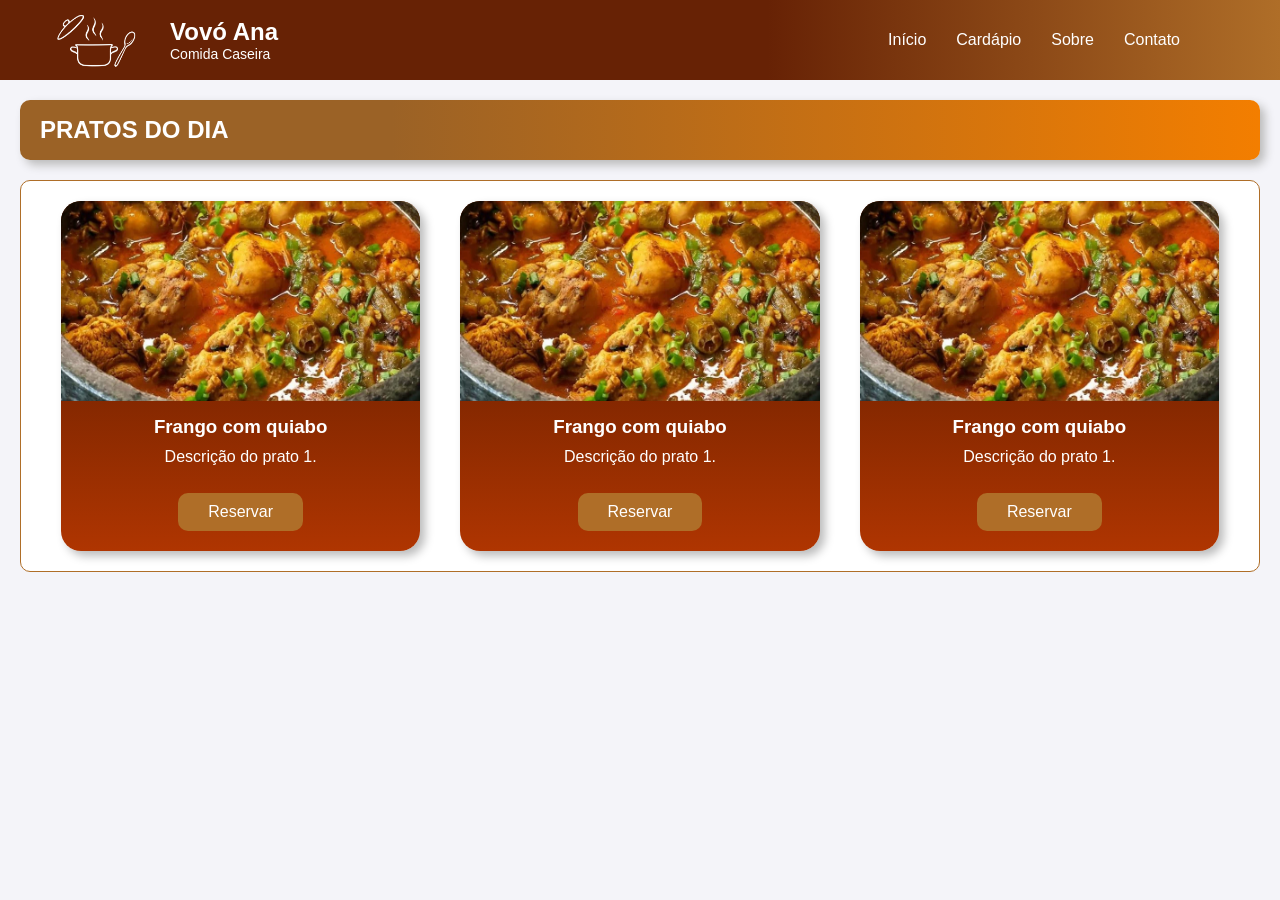
==== commit 93e239b9: "versao final (dentro do prazo da atividade)" ====
--- a/index.html
+++ b/index.html
@@ -1,39 +1,69 @@
 <!DOCTYPE html>
 <html lang="en">
+
 <head>
     <meta charset="UTF-8">
     <meta name="viewport" content="width=device-width, initial-scale=1.0">
-    <title>Cárdapio Cozinha Letsgo</title>
-    <link rel="stylesheet" href="style.css">
-    <link rel="preconnect" href="https://fonts.googleapis.com">
-<link rel="preconnect" href="https://fonts.gstatic.com" crossorigin>
-<link href="https://fonts.googleapis.com/css2?family=Playwrite+BR+Guides&display=swap" rel="stylesheet">
+    <link rel="icon" type="image/png" href="./assets/img/logo_VovoAna_favicon.png">
+    <title>Vovó Ana - Restaurante</title>
+
+    <link rel="stylesheet" href="index.css">
 </head>
+
 <body>
-    <h1>---- Cozinha da Letsgo ----</h1>
-    <div>
-        <h4>Opções do dia:</h4>
-        <span>Feijoada</span>
-        <span>Tropeiro</span>
-        <span>Macarrão na chapa</span>
+    <!-- CABEÇALHO -->
+    <header>
+        <!-- LOGO -->
+        <div class="logo">
+            <img src="./assets/img/logo_VovoAna_site.png" alt="Logo do site Vovó Ana">
+
+            <div class="logo-text">
+                <h2>Vovó Ana</h2>
+                <p>Comida Caseira</p>
+            </div>
+        </div>
+        <!-- NAVEGAÇÃO -->
+        <nav>
+            <ul>
+                <li><a href="#inicio">Início</a></li>
+                <li><a href="#cardapio">Cardápio</a></li>
+                <li><a href="#sobre">Sobre</a></li>
+                <li><a href="#contato">Contato</a></li>
+            </ul>
+        </nav>
+    </header>
+
+    <!--PRINCIPAIS PRATOS-->
+    <div class="aba_pratos_do_dia">
+        <div class="titulo">
+            <h2>PRATOS DO DIA</h2>
+        </div>
     </div>
-    <div>
-        <img src="feijoada.jpg" alt="imagem ilustração feijoada" width="190px">
-        <h2>Feijoada</h2>
-        <p>Feijão preto cozido com carnes nobres e defumados. Acompanha arroz, couve à mineira, farofa, torresmo e laranja.</p>
-        <span><b>R$24,99</b></span>
+<div class="pratos_do_dia">
+    <div class="card">
+        <img src="./assets/img/frango-com-quiabo.png" alt="Prato 1">
+        <h3>Frango com quiabo</h3>
+        <p>Descrição do prato 1.</p>
+        <div class="botao">Reservar</div>
     </div>
-    <div>
-        <img src="tropeiro.jpg" alt="imagem ilustração tropeiro" width="190px">
-        <h2>Tropeiro</h2>
-        <p>Feijão misturado com farinha, bacon, linguiça frita, ovos e tempero verde.</p>
-        <span><b>R$19,99</b></span>
+    <div class="card">
+        <img src="./assets/img/frango-com-quiabo.png" alt="Prato 1">
+        <h3>Frango com quiabo</h3>
+        <p>Descrição do prato 1.</p>
+        <div class="botao">Reservar</div>
     </div>
-    <div>
-        <img src="macarrao.jpg" alt="imagem ilustração macarrao" width="190px">
-        <h2>Macarrão na chapa</h2>
-        <p>assa refogada na chapa com bacon, calabresa, frango, legumes frescos e um toque especial de shoyu.</p>
-        <span><b>R$17,99</b></span>
+    <div class="card">
+        <img src="./assets/img/frango-com-quiabo.png" alt="Prato 1">
+        <h3>Frango com quiabo</h3>
+        <p>Descrição do prato 1.</p>
+        <a href="/reservar" class="botao">Reservar</a>
     </div>
+</div>
 </body>
+
+
+</div>
+
+</body>
+
 </html>
--- a/index.css
+++ b/index.css
@@ -0,0 +1,182 @@
+* {
+    margin: 0;
+    padding: 0;
+    box-sizing: border-box;
+}
+
+body {
+    font-family: Arial, sans-serif;
+    background-color: #f4f4f9;
+    color: #111111;
+}
+
+
+/* ==== CABEÇALHO ==== */
+header {
+    background: linear-gradient(to right, #672205 60%, #AF6E28);
+    height: 80px;
+    width: 100%;
+    align-items: center;
+    display: flex;
+    justify-content: space-between;
+}
+
+
+/* ==== LOGO ==== */
+.logo {
+    height: 80px;
+    width: 300px;
+    /* Deixa os itens lado a lado */
+    display: flex;
+    /* Centraliza o texto verticalmente com a imagem */
+    align-items: center;
+    /* Cria um espaço de 15 pixels entre a imagem e o texto */
+    gap: 10px;
+}
+
+.logo img {
+    height: 70px;
+    width: 90px;
+    margin-left: 50px;
+    margin-right: 20px;
+}
+
+.logo .logo-text {
+    justify-content: center;
+    color: #ffffff;
+    white-space: nowrap;
+    align-items: center;
+
+}
+
+.logo h2 {
+    font-size: 24px;
+    margin: 0;
+}
+
+.logo p {
+    font-size: 14px;
+    margin: 0;
+}
+
+/* ==== NAVEGAÇÃO ==== */
+nav {
+    margin-right: 100px;
+}
+
+nav ul {
+    display: flex;
+    list-style: none;
+    gap: 30px;
+}
+
+nav a {
+    color: #ffffff;
+    /* Remove as bolinhas */
+    list-style: none;
+    /* Distância entre os links */
+    gap: 20px;
+    /* Remove o sublinhado azul padrão */
+    text-decoration: none;
+    display: flex;
+}
+
+
+/* APRESENTAÇÃO */
+
+
+
+
+/* PRATOS PRINCIPAIS */
+.aba_pratos_do_dia {
+    background: linear-gradient(to right, #9b6226 30%, #f37e00 );
+    height: 60px;
+    ;
+    border-radius: 10px;
+    margin: 20px;
+
+    text-align: left;
+    box-shadow: 5px 5px 10px rgb(187, 187, 187);
+
+}
+
+.titulo h2 {
+    color: #ffffff;
+    font-size: 24px;
+    display: flex;
+    /* Alinha na horizontal */
+    justify-content: left;
+    margin-left: 20px;
+    align-items: center;
+    /* Alinha na vertical */
+    height: 60px;
+    width: 250px;
+
+}
+
+
+.pratos_do_dia {
+    background-color: #ffffff;
+    border-radius: 10px;
+    border: 1px solid #AF6E28;
+    margin: 20px;
+    padding: 20px;
+
+    display: flex;
+    justify-content: space-evenly;
+    gap: 20px;
+}
+
+.pratos_do_dia .card {
+    width: 30%;
+    height: 350px;
+
+    background: linear-gradient(to bottom, #6b2000 30%, #af3501);
+    color: white;
+    border-radius: 20px;
+
+    display: flex;
+    flex-direction: column;
+    align-items: center;
+
+    box-shadow: 5px 5px 10px rgb(187, 187, 187);
+    overflow: hidden;
+}
+
+.pratos_do_dia img {
+    width: 100%;
+    height: 200px;
+
+    object-fit: cover;
+}
+
+.pratos_do_dia h3 {
+    margin: 15px 10px 5px;
+}
+
+.pratos_do_dia p {
+    margin: 5px 20px;
+    text-align: center;
+}
+
+.pratos_do_dia .botao {
+    margin-top: auto;
+    margin-bottom: 20px;
+
+    padding: 10px 30px;
+
+    border-radius: 10px;
+    background-color: #AF6E28;
+    color: #ffffff;
+
+    text-align: center;
+    gap: 20px;
+    /* Remove o sublinhado azul padrão */
+    text-decoration: none;
+    display: flex;
+}
+
+.pratos_do_dia .botao:hover{
+    background-color: #f37e00;
+}
+
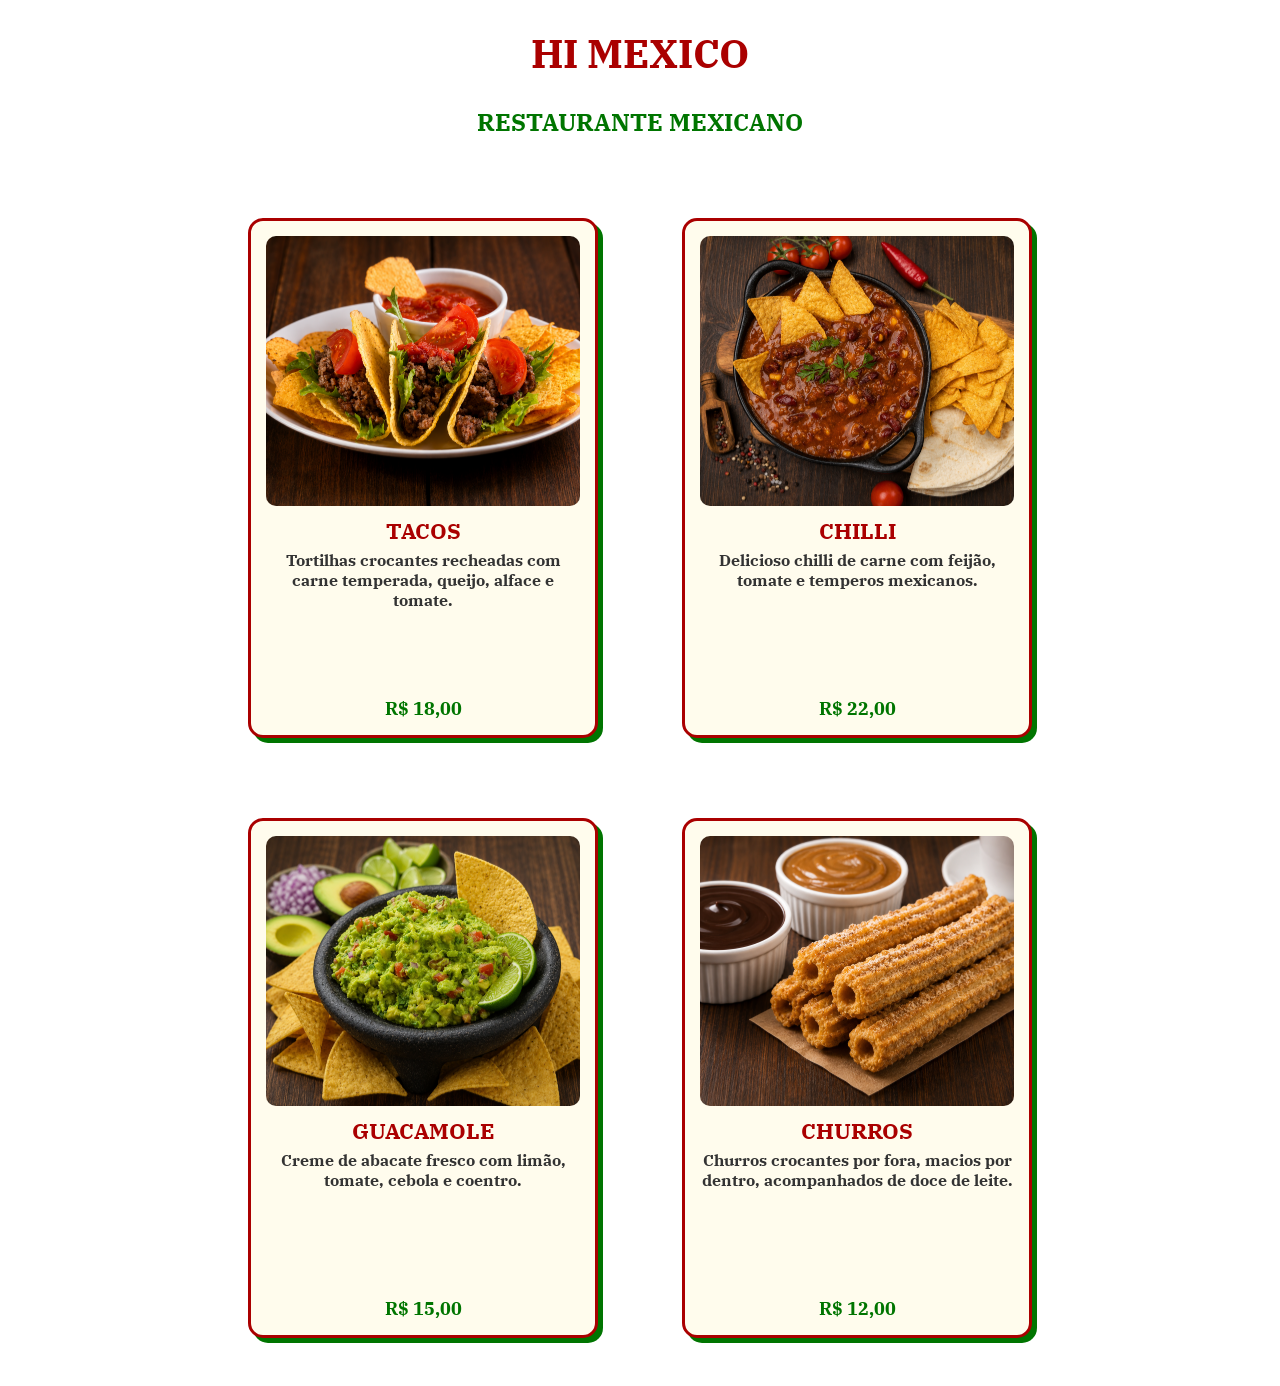
==== commit b00c6c9d: "prototipo do cardapio de restaurante" ====
--- a/index.html
+++ b/index.html
@@ -1,69 +1,53 @@
 <!DOCTYPE html>
 <html lang="en">
-
 <head>
     <meta charset="UTF-8">
     <meta name="viewport" content="width=device-width, initial-scale=1.0">
-    <link rel="icon" type="image/png" href="./assets/img/logo_VovoAna_favicon.png">
-    <title>Vovó Ana - Restaurante</title>
+    <title>Hi Mexico</title>
 
-    <link rel="stylesheet" href="index.css">
+    <link rel="stylesheet" href="style.css">
+
+    <link rel="preconnect" href="https://fonts.googleapis.com">
+    <link rel="preconnect" href="https://fonts.gstatic.com" crossorigin>
+    <link href="https://fonts.googleapis.com/css2?family=IBM+Plex+Serif:ital,wght@0,100;0,200;0,300;0,400;0,500;0,600;0,700;1,100;1,200;1,300;1,400;1,500;1,600;1,700&display=swap" rel="stylesheet">
 </head>
 
 <body>
-    <!-- CABEÇALHO -->
-    <header>
-        <!-- LOGO -->
-        <div class="logo">
-            <img src="./assets/img/logo_VovoAna_site.png" alt="Logo do site Vovó Ana">
 
-            <div class="logo-text">
-                <h2>Vovó Ana</h2>
-                <p>Comida Caseira</p>
-            </div>
+    <h1>HI MEXICO</h1>
+    <h2>RESTAURANTE MEXICANO</h2>
+
+    <div class="cardapio">
+
+        <div class="card">
+            <img src="img/tacos tamanho.png" alt="Tacos">
+            <h3>TACOS</h3>
+            <p><strong>Tortilhas crocantes recheadas com carne temperada, queijo, alface e tomate.</strong></p>
+            <span>R$ 18,00</span>
         </div>
-        <!-- NAVEGAÇÃO -->
-        <nav>
-            <ul>
-                <li><a href="#inicio">Início</a></li>
-                <li><a href="#cardapio">Cardápio</a></li>
-                <li><a href="#sobre">Sobre</a></li>
-                <li><a href="#contato">Contato</a></li>
-            </ul>
-        </nav>
-    </header>
 
-    <!--PRINCIPAIS PRATOS-->
-    <div class="aba_pratos_do_dia">
-        <div class="titulo">
-            <h2>PRATOS DO DIA</h2>
+        <div class="card">
+            <img src="img/chilli tamanho.png" alt="Chilli">
+            <h3>CHILLI</h3>
+            <p><strong>Delicioso chilli de carne com feijão, tomate e temperos mexicanos.</strong></p>
+            <span>R$ 22,00</span>
         </div>
+
+        <div class="card">
+            <img src="img/guacamole tamanho.png" alt="Guacamole">
+            <h3>GUACAMOLE</h3>
+            <p><strong>Creme de abacate fresco com limão, tomate, cebola e coentro.</strong></p>
+            <span>R$ 15,00</span>
+        </div>
+
+        <div class="card">
+            <img src="img/churros tamanho.png" alt="Churros">
+            <h3>CHURROS</h3>
+            <p><strong>Churros crocantes por fora, macios por dentro, acompanhados de doce de leite.</strong></p>
+            <span>R$ 12,00</span>
+        </div>
+
     </div>
-<div class="pratos_do_dia">
-    <div class="card">
-        <img src="./assets/img/frango-com-quiabo.png" alt="Prato 1">
-        <h3>Frango com quiabo</h3>
-        <p>Descrição do prato 1.</p>
-        <div class="botao">Reservar</div>
-    </div>
-    <div class="card">
-        <img src="./assets/img/frango-com-quiabo.png" alt="Prato 1">
-        <h3>Frango com quiabo</h3>
-        <p>Descrição do prato 1.</p>
-        <div class="botao">Reservar</div>
-    </div>
-    <div class="card">
-        <img src="./assets/img/frango-com-quiabo.png" alt="Prato 1">
-        <h3>Frango com quiabo</h3>
-        <p>Descrição do prato 1.</p>
-        <a href="/reservar" class="botao">Reservar</a>
-    </div>
-</div>
-</body>
-
-
-</div>
 
 </body>
-
 </html>
--- a/style.css
+++ b/style.css
@@ -0,0 +1,64 @@
+h1 {
+    font-family: "IBM Plex Serif", serif;
+    font-size: 40px;
+    text-align: center;
+    color: rgb(170, 0, 0);
+}
+
+h2 {
+    font-family: "IBM Plex Serif", serif;
+    text-align: center;
+    color: rgb(0, 117, 0);
+}
+
+.cardapio {
+    text-align: center;
+    margin-top: 40px;
+}
+
+.card {
+    display: inline-flex;
+    flex-direction: column;
+    justify-content: space-between;
+    align-items: center;
+    vertical-align: top;
+    width: 350px;
+    height: 520px; 
+    margin: 40px;
+    padding: 15px;
+    background-color: #fffced;
+    border: 3px solid rgb(170, 0, 0);
+    border-radius: 15px;
+    box-shadow: 5px 5px 0px rgb(0, 117, 0);
+    box-sizing: border-box;
+}
+
+.card img {
+    width: 100%;
+    height: 270px;
+    object-fit: cover;
+    border-radius: 10px;
+}
+
+.card h3 {
+    font-family: "IBM Plex Serif", serif;
+    font-size: 22px;
+    color: rgb(170, 0, 0);
+    margin: 10px 0 5px 0;
+}
+
+.card p {
+    font-family: "IBM Plex Serif", serif;
+    font-size: 16px;
+    color: #333;
+    margin: 0 0 10px 0;
+    
+}
+
+.card span {
+    font-family: "IBM Plex Serif", serif;
+    font-size: 18px;
+    font-weight: bold;
+    color: rgb(0, 117, 0);
+    margin-top: auto;
+}
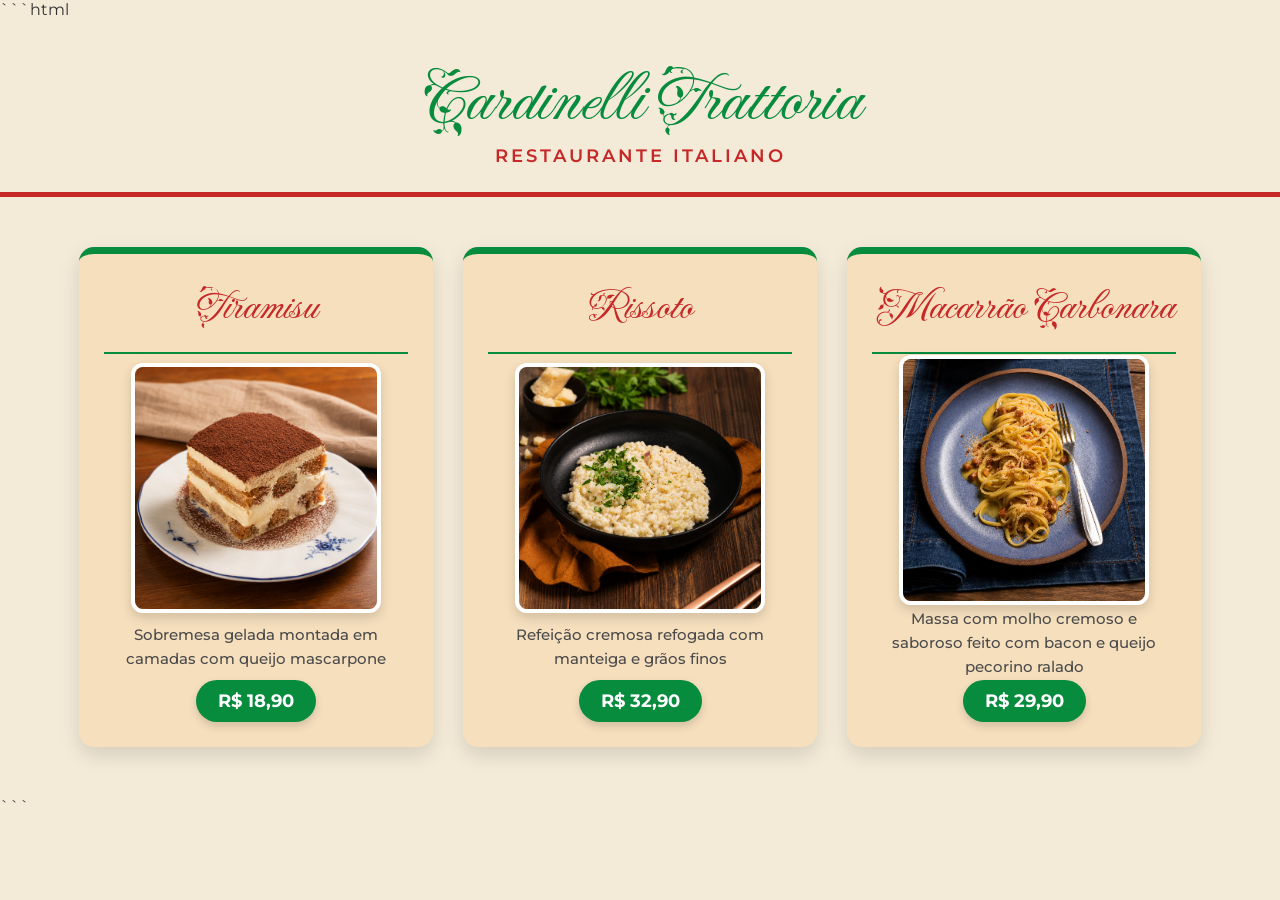
==== commit 3633e608: "Prototipo do cardapio" ====
--- a/index.html
+++ b/index.html
@@ -1,53 +1,99 @@
+```html
 <!DOCTYPE html>
-<html lang="en">
+<html lang="pt-BR">
+
 <head>
     <meta charset="UTF-8">
     <meta name="viewport" content="width=device-width, initial-scale=1.0">
-    <title>Hi Mexico</title>
+
+    <title>Cardinelli Trattoria</title>
 
     <link rel="stylesheet" href="style.css">
 
     <link rel="preconnect" href="https://fonts.googleapis.com">
     <link rel="preconnect" href="https://fonts.gstatic.com" crossorigin>
-    <link href="https://fonts.googleapis.com/css2?family=IBM+Plex+Serif:ital,wght@0,100;0,200;0,300;0,400;0,500;0,600;0,700;1,100;1,200;1,300;1,400;1,500;1,600;1,700&display=swap" rel="stylesheet">
+
+    <link href="https://fonts.googleapis.com/css2?family=Fleur+De+Leah&family=Montserrat:wght@400;500;600;700&display=swap" rel="stylesheet">
 </head>
 
 <body>
 
-    <h1>HI MEXICO</h1>
-    <h2>RESTAURANTE MEXICANO</h2>
+    <header class="title">
+        <h1>Cardinelli Trattoria</h1>
+        <h3>Restaurante Italiano</h3>
+    </header>
 
-    <div class="cardapio">
 
-        <div class="card">
-            <img src="img/tacos tamanho.png" alt="Tacos">
-            <h3>TACOS</h3>
-            <p><strong>Tortilhas crocantes recheadas com carne temperada, queijo, alface e tomate.</strong></p>
-            <span>R$ 18,00</span>
+    <main class="container">
+
+        <!-- TIRAMISU -->
+        <div class="prato">
+
+            <div class="prato-titulo">
+                <h2>Tiramisu</h2>
+            </div>
+
+            <img
+                class="pratoimg"
+                src="img/75b2c21e-c92a-4345-9801-3295ccd801ee.png"
+                alt="Tiramisu"
+            >
+
+            <p>
+                Sobremesa gelada montada em camadas com queijo mascarpone
+            </p>
+
+            <span class="preco">R$ 18,90</span>
+
         </div>
 
-        <div class="card">
-            <img src="img/chilli tamanho.png" alt="Chilli">
-            <h3>CHILLI</h3>
-            <p><strong>Delicioso chilli de carne com feijão, tomate e temperos mexicanos.</strong></p>
-            <span>R$ 22,00</span>
+
+        <!-- RISSOTO -->
+        <div class="prato">
+
+            <div class="prato-titulo">
+                <h2>Rissoto</h2>
+            </div>
+
+            <img
+                class="pratoimg"
+                src="img/17ad2b77-4824-4546-8840-32fbded856fc.png"
+                alt="Rissoto"
+            >
+
+            <p>
+                Refeição cremosa refogada com manteiga e grãos finos
+            </p>
+
+            <span class="preco">R$ 32,90</span>
+
         </div>
 
-        <div class="card">
-            <img src="img/guacamole tamanho.png" alt="Guacamole">
-            <h3>GUACAMOLE</h3>
-            <p><strong>Creme de abacate fresco com limão, tomate, cebola e coentro.</strong></p>
-            <span>R$ 15,00</span>
+
+        <!-- MACARRÃO CARBONARA -->
+        <div class="prato">
+
+            <div class="prato-titulo">
+                <h2>Macarrão Carbonara</h2>
+            </div>
+
+            <img
+                class="pratoimg"
+                src="img/7987dd00-bee3-41e1-8e3e-396c10b36c1e.png"
+                alt="Macarrão Carbonara"
+            >
+
+            <p>
+                Massa com molho cremoso e saboroso feito com bacon e queijo pecorino ralado
+            </p>
+
+            <span class="preco">R$ 29,90</span>
+
         </div>
 
-        <div class="card">
-            <img src="img/churros tamanho.png" alt="Churros">
-            <h3>CHURROS</h3>
-            <p><strong>Churros crocantes por fora, macios por dentro, acompanhados de doce de leite.</strong></p>
-            <span>R$ 12,00</span>
-        </div>
-
-    </div>
+    </main>
 
 </body>
-</html>+
+</html>
+```
--- a/style.css
+++ b/style.css
@@ -1,64 +1,172 @@
-h1 {
-    font-family: "IBM Plex Serif", serif;
-    font-size: 40px;
-    text-align: center;
-    color: rgb(170, 0, 0);
-}
-
-h2 {
-    font-family: "IBM Plex Serif", serif;
-    text-align: center;
-    color: rgb(0, 117, 0);
-}
-
-.cardapio {
-    text-align: center;
-    margin-top: 40px;
-}
-
-.card {
-    display: inline-flex;
-    flex-direction: column;
-    justify-content: space-between;
-    align-items: center;
-    vertical-align: top;
-    width: 350px;
-    height: 520px; 
-    margin: 40px;
-    padding: 15px;
-    background-color: #fffced;
-    border: 3px solid rgb(170, 0, 0);
-    border-radius: 15px;
-    box-shadow: 5px 5px 0px rgb(0, 117, 0);
+* {
+    margin: 0;
+    padding: 0;
     box-sizing: border-box;
 }
 
-.card img {
-    width: 100%;
-    height: 270px;
-    object-fit: cover;
-    border-radius: 10px;
+body {
+    min-height: 100vh;
+
+    background-color: #f3ead7;
+
+    font-family: "Montserrat", sans-serif;
+
+    color: #333;
 }
 
-.card h3 {
-    font-family: "IBM Plex Serif", serif;
-    font-size: 22px;
-    color: rgb(170, 0, 0);
-    margin: 10px 0 5px 0;
+.title {
+    text-align: center;
+
+    padding: 35px 20px 25px;
+
+    border-bottom: 5px solid #c62828;
+
+    background-color: #f3ead7;
 }
 
-.card p {
-    font-family: "IBM Plex Serif", serif;
-    font-size: 16px;
-    color: #333;
-    margin: 0 0 10px 0;
-    
+.title h1 {
+    color: #078b3d;
+
+    font-family: "Fleur De Leah", cursive;
+
+    font-size: 70px;
+
+    font-weight: 400;
 }
 
-.card span {
-    font-family: "IBM Plex Serif", serif;
+.title h3 {
+    margin-top: -5px;
+
+    color: #c62828;
+
+    font-family: "Montserrat", sans-serif;
+
     font-size: 18px;
-    font-weight: bold;
-    color: rgb(0, 117, 0);
-    margin-top: auto;
-}+
+    font-weight: 600;
+
+    letter-spacing: 3px;
+
+    text-transform: uppercase;
+}
+
+.container {
+    width: 100%;
+
+    min-height: 600px;
+
+    padding: 50px;
+
+    display: flex;
+
+    justify-content: center;
+
+    align-items: stretch;
+
+    gap: 30px;
+
+    flex-wrap: wrap;
+}
+
+.prato {
+    width: 30%;
+
+    min-width: 280px;
+
+    max-width: 360px;
+
+    min-height: 500px;
+
+    padding: 25px;
+
+    display: flex;
+
+    flex-direction: column;
+
+    align-items: center;
+
+    justify-content: space-between;
+
+    text-align: center;
+
+    background-color: #f5dfbd;
+
+    border-radius: 15px;
+
+    border-top: 7px solid #078b3d;
+
+    box-shadow: 0 8px 20px rgba(0, 0, 0, 0.12);
+
+    transition: 0.3s ease;
+}
+
+
+.prato:hover {
+    transform: translateY(-10px);
+
+    box-shadow: 0 15px 30px rgba(0, 0, 0, 0.18);
+
+    border-top-color: #c62828;
+}
+
+.prato-titulo {
+    width: 100%;
+
+    padding-bottom: 15px;
+
+    border-bottom: 2px solid #078b3d;
+}
+
+.prato-titulo h2 {
+    color: #c62828;
+
+    font-family: "Fleur De Leah", cursive;
+
+    font-size: 42px;
+
+    font-weight: 400;
+}
+
+.pratoimg {
+    width: 250px;
+
+    height: 250px;
+
+    object-fit: cover;
+
+    border-radius: 12px;
+
+    border: 4px solid white;
+
+    box-shadow: 0 5px 12px rgba(0, 0, 0, 0.15);
+}
+
+.prato p {
+    max-width: 290px;
+
+    color: #4b4b4b;
+
+    font-size: 15px;
+
+    line-height: 1.6;
+
+    font-weight: 500;
+}
+
+.preco {
+    display: inline-block;
+
+    padding: 10px 22px;
+
+    border-radius: 25px;
+
+    background-color: #078b3d;
+
+    color: white;
+
+    font-size: 18px;
+
+    font-weight: 700;
+
+    box-shadow: 0 4px 8px rgba(0, 0, 0, 0.15);
+}
